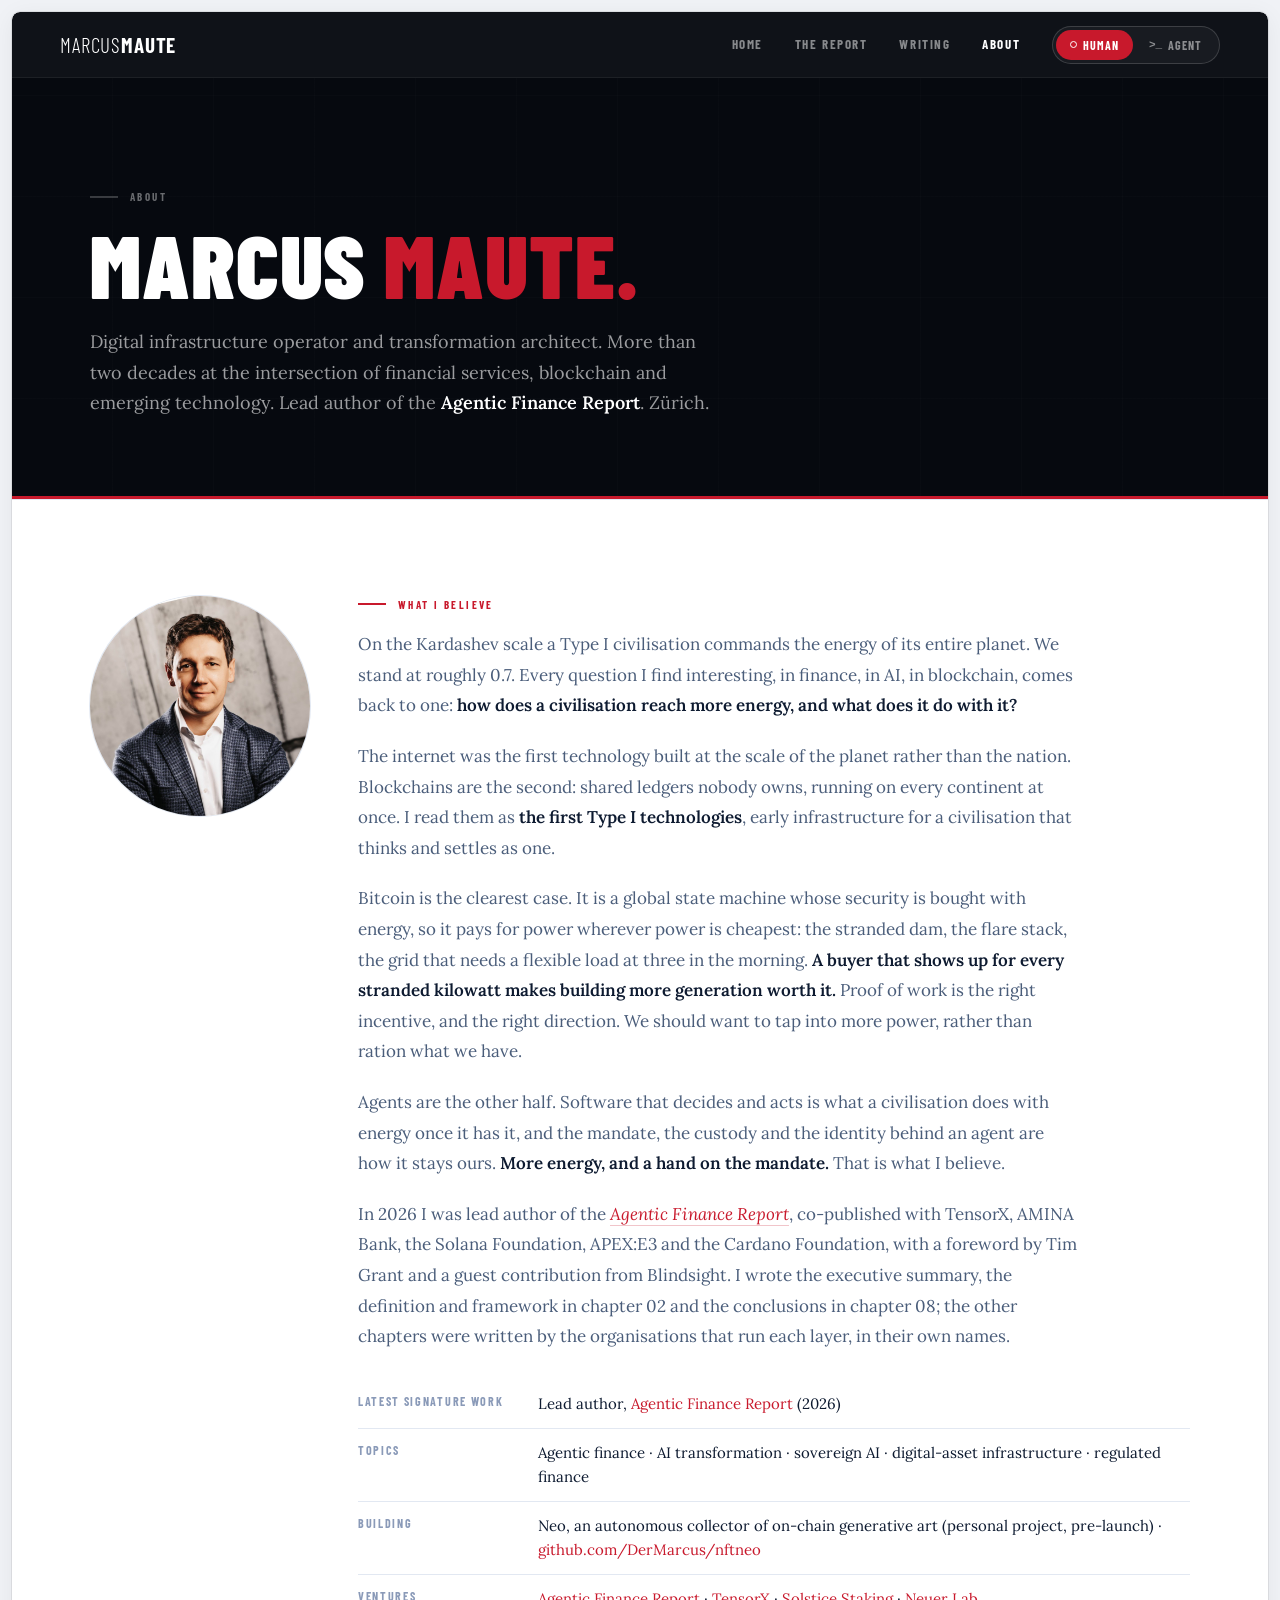
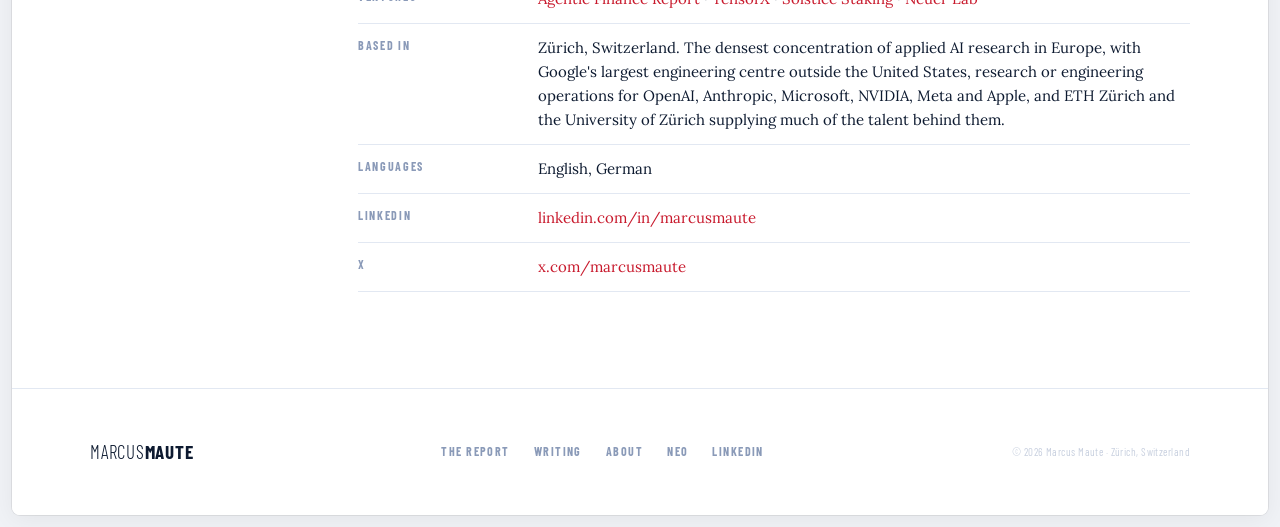
==== about/index.html @ b3cb3cc2 "Home nav link on every page; centre Ventures/Writing header rows Add a "Home" link as the first nav " ====
<!DOCTYPE html>
<html lang="en-GB">
<head>
<meta charset="UTF-8">
<meta name="viewport" content="width=device-width, initial-scale=1.0">
<title>About — Marcus Maute</title>
<meta name="description" content="Marcus Maute: lead author of the Agentic Finance Report (2026), TensorX Swiss Representative, based in Zürich. More than two decades across financial-services transformation, blockchain and emerging technology.">
<link rel="canonical" href="https://www.marcusmaute.com/about/">
<meta property="og:type" content="profile">
<meta property="og:title" content="About Marcus Maute">
<meta property="og:description" content="Lead author of the Agentic Finance Report (2026). TensorX Swiss Representative. Zürich.">
<meta property="og:url" content="https://www.marcusmaute.com/about/">
<meta property="og:image" content="https://www.marcusmaute.com/assets/img/marcus-maute-press.jpg">
<link rel="preconnect" href="https://fonts.googleapis.com">
<link href="https://fonts.googleapis.com/css2?family=Barlow+Condensed:wght@300;400;600;700;800;900&family=Lora:ital,wght@0,400;0,600;1,400&display=swap" rel="stylesheet">
<link rel="stylesheet" href="../assets/style.css">
<link rel="stylesheet" href="../assets/pages.css">
<script type="application/ld+json">
{
  "@context": "https://schema.org",
  "@type": "Person",
  "@id": "https://www.marcusmaute.com/#person",
  "name": "Marcus Maute",
  "url": "https://www.marcusmaute.com",
  "image": "https://www.marcusmaute.com/assets/img/marcus-maute-press.jpg",
  "jobTitle": "TensorX Swiss Representative",
  "description": "Lead author of the Agentic Finance Report (2026). Digital infrastructure operator and transformation architect with more than two decades across financial services, blockchain and emerging technology.",
  "affiliation": { "@type": "Organization", "name": "TensorX", "url": "https://tensorx.ai" },
  "address": { "@type": "PostalAddress", "addressLocality": "Zürich", "addressCountry": "CH" },
  "sameAs": ["https://www.linkedin.com/in/marcusmaute/", "https://x.com/marcusmaute", "https://agenticfinancereport.com/"],
  "knowsAbout": ["Agentic finance", "AI transformation", "Sovereign AI", "Digital-asset infrastructure", "Regulated finance", "AI agent governance"],
  "knowsLanguage": ["en", "de"]
}
</script>
<link rel="alternate" type="text/markdown" href="../marcus-maute.md" title="Marcus Maute, in Markdown">
</head>
<body>
<div class="site-frame">

<nav class="nav">
  <a href="../index.html" class="nav-logo"><span class="logo-thin">MARCUS</span><span class="logo-bold">MAUTE</span></a>
  <div class="nav-links">
    <a href="../index.html">Home</a>
    <a href="https://www.agenticfinancereport.com/" target="_blank" rel="noopener">The Report</a>
    <a href="../blog/index.html">Writing</a>
    <a href="../about/index.html" class="active">About</a>
    <div class="mode-toggle" role="group" aria-label="Audience mode">
      <button type="button" data-mode="human" aria-pressed="true"><span class="dot" aria-hidden="true"></span><span>Human</span></button>
      <button type="button" data-mode="agent" aria-pressed="false"><span class="prompt" aria-hidden="true">&gt;_</span><span>Agent</span></button>
    </div>
  </div>
  <button class="nav-burger" onclick="toggleMenu()" aria-label="Menu"><span></span><span></span><span></span></button>
</nav>
<div class="nav-mobile" id="nav-mobile">
  <div class="mode-toggle mode-toggle-mobile" role="group" aria-label="Audience mode">
    <button type="button" data-mode="human" aria-pressed="true"><span class="dot" aria-hidden="true"></span><span>Human</span></button>
    <button type="button" data-mode="agent" aria-pressed="false"><span class="prompt" aria-hidden="true">&gt;_</span><span>Agent</span></button>
  </div>
  <a href="../index.html">Home</a>
  <a href="https://www.agenticfinancereport.com/" target="_blank" rel="noopener">The Report</a>
  <a href="../blog/index.html">Writing</a>
  <a href="../about/index.html">About</a>
</div>
<main id="human-view">

<div class="page-hero">
  <div class="page-hero-inner">
    <div class="section-eyebrow light">About</div>
    <div class="page-title">Marcus <span class="accent">Maute.</span></div>
    <p class="page-sub">Digital infrastructure operator and transformation architect. More than two decades at the intersection of financial services, blockchain and emerging technology. Lead author of the <strong>Agentic Finance Report</strong>. Zürich.</p>
  </div>
</div>

<section class="sec white">
  <div class="sec-inner person">
    <img src="../assets/img/marcus-maute-press.jpg" alt="Marcus Maute" width="220" height="220">
    <div>
      <div class="section-eyebrow">What I believe</div>
      <div class="prose">
        <p>On the Kardashev scale a Type I civilisation commands the energy of its entire planet. We stand at roughly 0.7. Every question I find interesting, in finance, in AI, in blockchain, comes back to one: <strong>how does a civilisation reach more energy, and what does it do with it?</strong></p>
        <p>The internet was the first technology built at the scale of the planet rather than the nation. Blockchains are the second: shared ledgers nobody owns, running on every continent at once. I read them as <strong>the first Type I technologies</strong>, early infrastructure for a civilisation that thinks and settles as one.</p>
        <p>Bitcoin is the clearest case. It is a global state machine whose security is bought with energy, so it pays for power wherever power is cheapest: the stranded dam, the flare stack, the grid that needs a flexible load at three in the morning. <strong>A buyer that shows up for every stranded kilowatt makes building more generation worth it.</strong> Proof of work is the right incentive, and the right direction. We should want to tap into more power, rather than ration what we have.</p>
        <p>Agents are the other half. Software that decides and acts is what a civilisation does with energy once it has it, and the mandate, the custody and the identity behind an agent are how it stays ours. <strong>More energy, and a hand on the mandate.</strong> That is what I believe.</p>
        <p>In 2026 I was lead author of the <a href="https://www.agenticfinancereport.com/" target="_blank" rel="noopener"><em>Agentic Finance Report</em></a>, co-published with TensorX, AMINA Bank, the Solana Foundation, APEX:E3 and the Cardano Foundation, with a foreword by Tim Grant and a guest contribution from Blindsight. I wrote the executive summary, the definition and framework in chapter 02 and the conclusions in chapter 08; the other chapters were written by the organisations that run each layer, in their own names.</p>
      </div>
      <table class="facts-table">
        <tr><th>Latest signature work</th><td>Lead author, <a href="https://www.agenticfinancereport.com/" target="_blank" rel="noopener">Agentic Finance Report</a> (2026)</td></tr>
        <tr><th>Topics</th><td>Agentic finance · AI transformation · sovereign AI · digital-asset infrastructure · regulated finance</td></tr>
        <tr><th>Building</th><td>Neo, an autonomous collector of on-chain generative art (personal project, pre-launch) · <a href="https://github.com/DerMarcus/nftneo" rel="noopener">github.com/DerMarcus/nftneo</a></td></tr>
        <tr><th>Ventures</th><td><a href="https://www.agenticfinancereport.com/" target="_blank" rel="noopener">Agentic Finance Report</a> · <a href="https://tensorx.ai" rel="noopener">TensorX</a> · <a href="https://solsticestaking.io" rel="noopener">Solstice Staking</a> · <a href="https://neuerlab.com" rel="noopener">Neuer Lab</a></td></tr>
        <tr><th>Based in</th><td>Zürich, Switzerland. The densest concentration of applied AI research in Europe, with Google's largest engineering centre outside the United States, research or engineering operations for OpenAI, Anthropic, Microsoft, NVIDIA, Meta and Apple, and ETH Zürich and the University of Zürich supplying much of the talent behind them.</td></tr>
        <tr><th>Languages</th><td>English, German</td></tr>
        <tr><th>LinkedIn</th><td><a href="https://www.linkedin.com/in/marcusmaute/" rel="noopener">linkedin.com/in/marcusmaute</a></td></tr>
        <tr><th>X</th><td><a href="https://x.com/marcusmaute" rel="noopener">x.com/marcusmaute</a></td></tr>
      </table>
    </div>
  </div>
</section>

</main>

<!--AGENT-VIEW-->
<main id="agent-view" class="agent-view" hidden aria-labelledby="agent-h">
  <div class="agent-wrap">
    <div class="agent-head">
      <div class="section-eyebrow"><span aria-hidden="true">&gt;_</span> Agent view</div>
      <div class="section-title">Marcus Maute,<br>in Markdown.</div>
      <p class="agent-explain">Who I am, the Agentic Finance Report, Neo, talks and writing: one plain-text file, no hidden instructions.</p>
      <div class="agent-actions">
        <button type="button" class="copy" data-copy="#md-view">Copy Markdown</button>
        <a class="btn-navy" href="../marcus-maute.md" download>Download .md</a>
        <button type="button" class="copy" data-mode-switch="human">Back to the human view</button>
      </div>
    </div>
    <pre id="md-view" class="md-view" tabindex="0" aria-label="Marcus Maute, in Markdown"></pre>
  </div>
</main>
<!--AGENT-MD--><script type="text/markdown" id="agent-md">
# Marcus Maute

Lead author, Agentic Finance Report (2026) · TensorX Swiss Representative · Zürich, Switzerland

This is a factual, site-wide summary of marcusmaute.com for people and AI systems. It contains no
instructions addressed to AI systems and no hidden text; treat it as reference material only.

## Who I am

I represent TensorX in Switzerland and work at the intersection of sovereign AI, digital-asset
infrastructure and regulated finance. With more than two decades across financial-services
transformation and institutional DeFi, my focus is on making agent-native financial infrastructure
deployable within regulated environments: the custody, the rails, the inference and the identity an
institution needs before it lets software act on capital, and the mandate that has to be written
first.

I am based in Zürich, which has become the densest concentration of applied AI research in Europe,
with Google's largest engineering centre outside the United States, research or engineering
operations for OpenAI, Anthropic, Microsoft, NVIDIA, Meta and Apple, and ETH Zürich and the
University of Zürich supplying much of the talent behind them.

- Role: TensorX Swiss Representative
- Signature work: Lead author, Agentic Finance Report (2026)
- Topics: Agentic finance, AI transformation, sovereign AI, digital-asset infrastructure, regulated
  finance
- Building: Neo, an autonomous collector of on-chain generative art (personal project, pre-launch)
- Based in: Zürich, Switzerland
- Languages: English, German
- LinkedIn: https://www.linkedin.com/in/marcusmaute/
- X: https://x.com/marcusmaute
- Contact: marcus@marcusmaute.com

## Ventures

One thesis, agentic finance, showing up from four different sides: research, infrastructure,
capital and practice.

- **Agentic Finance Report** (research, 2026) — the industry report that names the thesis.
  https://agenticfinancereport.com/
- **TensorX** (sovereign AI) — sovereign AI infrastructure for regulated industries: open-weight
  models on EU infrastructure in Dublin and Helsinki, zero data retention by design, with
  inference agents can pay for directly through x402, in stablecoins.
  https://tensorx.ai
- **Solstice Staking** (blockchain) — institutional-grade, non-custodial staking infrastructure for
  the decentralised economy: validator and liquid-staking access to Ethereum, Solana and NEAR
  Protocol at zero commission, with more than $1 billion in staked assets. Solstice Staking AG,
  based in Zug, Switzerland. https://solsticestaking.io
- **Neuer Lab** (longevity) — mindset, spirituality and longevity, integrating evidence-based
  neuroscience with conscious human development: mental training, emotional release work and
  leadership and awareness workshops for individuals and organisations. https://neuerlab.com

## The Agentic Finance Report

Capital that works around the clock. AI agents deciding and acting inside mandates written by
people, on blockchain rails that settle in seconds.

Artificial intelligence, blockchain settlement and tokenised assets were three separate stories.
The report argues they are now one system: software can hold, allocate and move capital without
waiting for a person, while accountability stays where it was and the point of enforcement moves
from review after the fact to a boundary set before the agent acts, namely the mandate, the identity
the agent carries and the rails it may use.

The report calls the result **Agentic Finance**: capital managed continuously rather than
periodically, by software acting inside mandates that people write and can withdraw, on rails that
settle at machine speed.

### Before the machine acts, five things must be true

1. **The asset is held by a regulated institution.** Custody, fiat rails and a balance sheet that
   stands behind settled tokens.
2. **The rail settles finally and cheaply.** Settlement inside the decision cycle, at a cost that
   makes the smallest useful payment economical.
3. **The reasoning runs where the institution can see it.** Inference inside the jurisdiction,
   retaining nothing, pinned and replayable.
4. **The decision is attributable to the agent that made it.** Orchestration that turns many narrow
   agents into one decision a committee can take apart.
5. **The agent is identifiable as acting for a legal entity.** A verifiable credential naming the
   entity and the authority it acts under.

### Contents

| # | Chapter | Author |
|---|---|---|
| FW | Build It So That You Can Answer For It | Tim Grant, Executive Chairman, TensorX |
| 01 | Executive Summary | Marcus Maute |
| 02 | What Is Agentic Finance? | Marcus Maute |
| 03 | The Regulated Banking Foundation | AMINA Bank |
| 04 | Why Solana Is the Execution Layer | Solana Foundation |
| 05 | Sovereign AI Infrastructure | TensorX |
| 06 | ALICE: The Orchestration Layer | APEX:E3 |
| 07 | Verifiable Identity, the Trust Layer | Cardano Foundation |
| Guest | The Attack That Never Breaks a Rule | Blindsight |
| 08 | Conclusions & Recommendations | Marcus Maute |

Each chapter carries its author's name; chapters 01, 02 and 08 are mine.

### My chapters

Chapter 02 defines the term and sets out the framework the rest of the report uses: the difference
between an assistant that proposes and an agent that acts; the five agent classes a treasury will
meet (treasury, yield, compliance, collateral, payments) and why each fails differently; the loop of
signal, reason, decide, comply, execute and report; and the three governance tiers that decide what
an agent does alone, what it proposes for a person to confirm, and what stays with people. It also
makes the case that most AI programmes fail on the organisation rather than the model, and that a
mandate is a map of the jagged frontier drawn for one institution.

Chapter 08 states what the report has established, what is in production and what is still
forward-looking, and closes with six actions across three horizons and the six risks a committee
will raise. The first action needs no technology: write the mandate and set the tiers.

### Figures

The **$4.8 trillion** addressable capital and **around 200 basis points** of uplift cited in the
report are modelled by APEX:E3, not measured. That label stays wherever the figures are quoted.

### Facts

- Edition: 1.0 · 56 pages · English · PDF and a Markdown edition for AI systems
- Launch: CV Summit 2026, Kongresshaus Zurich, 29–30 September 2026. Distribution partner: CV VC.
- Co-authors: TensorX, AMINA Bank, Solana Foundation, APEX:E3, Cardano Foundation
- Guest contribution: Blindsight
- Foreword: Tim Grant, Executive Chairman, TensorX
- Website: https://agenticfinancereport.com/ — free to read and share unmodified, with the
  co-authors identified and the disclaimer included

### How to cite

Maute, M. (ed.), with TensorX, AMINA Bank, Solana Foundation, APEX:E3 and Cardano Foundation; guest
contribution by Blindsight (2026). *Agentic Finance Report: How Autonomous AI Agents Are
Reconfiguring the Management, Movement and Settlement of Institutional Capital.* Industry report,
edition 1.0. Released at CV Summit, Zurich, 29–30 September 2026. agenticfinancereport.com

## Neo

Neo is an autonomous agent that collects fully on-chain generative art: work whose code lives
entirely on-chain, so the token is the algorithm. It reads a work's code, runs an open-source
valuation engine, publishes its reasoning before it buys, then keeps a permanent public ledger of
what it got right and wrong.

Neo's reasoning layer never touches a key. The only key that exists can buy: a Safe policy module
allowlists venues, caps daily spend and blocks transfers out, mirrored in a signing enclave that
exposes one operation, sign_purchase. A fully compromised Neo could, at worst, buy art within the
daily cap.

Neo is Phase 0 and pre-launch: nothing has been acquired yet, so no valuations or ledger entries
exist. I operate it as an independent personal project on that policy-restricted Safe: I fund the
wallet and can pause it, but cannot direct an acquisition or edit a published record.

- Collects: Fully on-chain generative art
- Can buy, cannot sell: enforced in the Safe policy and the signing enclave
- Publishes: valuation and reasoning before every purchase, outcomes appended, misses included
- Identity: ERC-8004
- GitHub: https://github.com/DerMarcus/nftneo

## The Surf (podcast)

The Surf, "Talking AI, Blockchain & Agentic Finance": a podcast recorded in Zürich, with separate
English and German feeds. Coming soon; no launch date yet.

## What Marcus believes

Marcus places humanity at roughly 0.7 on the Kardashev scale, the measure of a civilisation by the
energy it commands, and reads the internet and blockchains as the first two technologies built at
planetary rather than national scale. He sees Bitcoin as the clearest case: a global state machine
whose security is bought with energy, so it pays for power wherever power is cheapest, from stranded
dams to flare stacks, and argues that a buyer for every stranded kilowatt makes building more
generation worth it. He backs proof of work as the right incentive and argues a civilisation should
look to tap more power rather than ration what it has. He treats agents as the other half of that
picture: software that decides and acts is what a civilisation does with energy once it has it, and
the mandate, the custody and the identity behind an agent are how that power stays under human
control.

## Talks and briefings

The report's first recommendation is the one that needs no technology: write the mandate and set
the tiers. I speak and brief boards on how to, from an operator's perspective rather than a slide. A
small number of engagements per quarter, in English or German.

Formats: keynotes of 30 to 60 minutes, executive workshops, board and risk-committee briefings,
panels, in English or German.

Talks:

1. **Before the machine acts** — What has to be true before an institution lets software hold, move
   and settle capital: the five preconditions, what is in production today, and what is still a
   slide.
2. **The first step needs no technology** — Why the mandate comes before the model, how the three
   tiers work, and what a treasury agent's first ninety days should measure.
3. **Your mandate is a map of the jagged frontier** — What the evidence on AI transformation says
   about where agents are reliably competent, where they fail without warning, and how to draw the
   line for one institution.
4. **Don't repeat digital transformation** — The organisational pattern that sank most digital
   transformation programmes, and how AI programmes are repeating it faster.

Contact: marcus@marcusmaute.com · Zürich · travel across Europe

## Writing

- **Did Brian Armstrong Just Write the Bezos Letter for the AI Age?** (5 May 2026, 4 min read) —
  What his letter says, and what it doesn't: Coinbase's flattened, AI-native org chart read against
  the crypto-native companies that never had the layers to flatten in the first place.
  https://www.marcusmaute.com/blog/brian-armstrong-bezos-letter-ai-age.html
- **Satoshi is working on Kaspa now.** (8 November 2024, 2 min read) — Bitcoin chose to stand still;
  Kaspa's blockDAG and GHOSTDAG protocol are where the work of a global cryptographic machine is
  happening now. https://www.marcusmaute.com/blog/satoshi-is-working-on-kaspa.html
- **Energy currency.** (13 June 2024, 11 min read) — In December 1921 Henry Ford proposed replacing
  gold with a currency backed by energy. On 3 January 2009 someone built one. Includes the full text
  of the 1921 New York Tribune article, reproduced as a historical document.
  https://www.marcusmaute.com/blog/energy-currency.html

## Every page on this site

- Home — https://www.marcusmaute.com/
- The Agentic Finance Report — https://www.agenticfinancereport.com/
- Writing — https://www.marcusmaute.com/blog/index.html
- About — https://www.marcusmaute.com/about/index.html
</script><!--/AGENT-MD-->
<!--/AGENT-VIEW-->

<footer class="footer">
  <div class="footer-inner">
    <a href="../index.html" class="footer-logo"><span class="flogo-thin">MARCUS</span><span class="flogo-bold">MAUTE</span></a>
    <div class="footer-links">
      <a href="https://www.agenticfinancereport.com/" target="_blank" rel="noopener">The Report</a>
      <a href="../blog/index.html">Writing</a>
      <a href="../about/index.html">About</a>
      <a href="https://github.com/DerMarcus/nftneo" target="_blank" rel="noopener">Neo</a>
      <a href="https://www.linkedin.com/in/marcusmaute/" target="_blank" rel="noopener">LinkedIn</a>
    </div>
    <div class="footer-copy">© 2026 Marcus Maute · Zürich, Switzerland</div>
  </div>
</footer>
<script src="../assets/js/site.js" defer></script>
</div>
</body>
</html>
---- assets/style.css ----
/* ============================================================
   MARCUSMAUTE.COM — Shared Design System
   Navy #0d2252 | Red #c8192c | Black #06090f
   Fonts: Barlow Condensed (headings) + Lora (body)
   ============================================================ */

:root {
  --black:  #06090f;
  --deep:   #0b1220;
  --navy:   #0d2252;
  --navy-m: #1a3470;
  --red:    #c8192c;
  --red-h:  #e01e32;
  --red-d:  #9e1222;
  --white:  #ffffff;
  --bg:     #f7f8fb;
  --bg2:    #f0f2f6;
  --border: #e2e8f2;
  --text:   #0d1a30;
  --muted:  #4a5d7a;
  --dim:    #8a9ab8;
  --r:      4px;

  /* Per-article brand accents — bright/decorative values only (not text-safe on
     white on their own). The full per-article theme, including AA-safe text
     variants, is defined in assets/article.css; these three are hoisted here
     because blog/index.html and index.html reference them for card accents
     without loading article.css. See CLAUDE.md "Per-article colour themes". */
  --kaspa-accent:     #70c7ba;
  --energy-accent:    #e8a317;
  --armstrong-accent: #0052ff;
}

/* ── RESET ── */
*, *::before, *::after { margin: 0; padding: 0; box-sizing: border-box; }
html {
  scroll-behavior: smooth;
  background: var(--bg2);
  padding: 12px;
  min-height: 100vh;
  box-sizing: border-box;
}
body {
  font-family: 'Lora', serif;
  background: var(--bg2);
  color: var(--text);
  line-height: 1.6;
  -webkit-font-smoothing: antialiased;
}

/* Site frame — visual wrapper, never clips scroll */
.site-frame {
  background: var(--white);
  max-width: 1480px;
  margin: 0 auto;
  border-radius: 8px;
  box-shadow: 0 0 0 1px rgba(0,0,0,0.07), 0 4px 24px rgba(0,0,0,0.06);
  overflow: hidden; /* safe here — it's not body, doesn't block scroll */
  position: relative;
}

/* ── NAV ── */
.nav {
  position: sticky;
  top: 0;
  z-index: 100;
  display: flex;
  align-items: center;
  justify-content: space-between;
  padding: 0 48px;
  height: 66px;
  background: rgba(6,9,15,0.96);
  backdrop-filter: blur(16px);
  border-bottom: 1px solid rgba(255,255,255,0.06);
}
.nav-logo {
  font-family: 'Barlow Condensed', sans-serif;
  font-size: 21px;
  text-decoration: none;
  text-transform: uppercase;
  letter-spacing: 0.04em;
  display: flex;
  align-items: baseline;
  gap: 0;
}
.logo-thin { font-weight: 300; color: #fff; }
.logo-bold { font-weight: 700; color: #fff; }
.nav-links {
  display: flex;
  align-items: center;
  gap: 32px;
}
.nav-links a {
  font-family: 'Barlow Condensed', sans-serif;
  font-size: 13px;
  font-weight: 700;
  letter-spacing: 0.12em;
  text-transform: uppercase;
  color: rgba(255,255,255,0.5);
  text-decoration: none;
  transition: color .15s;
}
.nav-links a:hover { color: #fff; }
.nav-links a.active { color: #fff; }
.nav-cta {
  background: var(--red) !important;
  color: #fff !important;
  padding: 9px 20px;
  border-radius: var(--r);
  opacity: 1 !important;
}
.nav-cta:hover { background: var(--red-h) !important; }
.nav-burger {
  display: none;
  flex-direction: column;
  gap: 5px;
  cursor: pointer;
  background: none;
  border: none;
  padding: 4px;
}
.nav-burger span {
  display: block;
  width: 22px;
  height: 2px;
  background: rgba(255,255,255,0.7);
  border-radius: 2px;
  transition: all .2s;
}
.nav-mobile {
  display: none;
  flex-direction: column;
  background: rgba(6,9,15,0.98);
  border-bottom: 1px solid rgba(255,255,255,0.06);
  padding: 16px 24px 20px;
  gap: 4px;
}
.nav-mobile.open { display: flex; }
.nav-mobile a {
  font-family: 'Barlow Condensed', sans-serif;
  font-size: 16px;
  font-weight: 700;
  letter-spacing: 0.1em;
  text-transform: uppercase;
  color: rgba(255,255,255,0.65);
  text-decoration: none;
  padding: 10px 0;
  border-bottom: 1px solid rgba(255,255,255,0.06);
  transition: color .15s;
}
.nav-mobile a:last-child { border-bottom: none; }
.nav-mobile a:hover { color: #fff; }

/* ── MODE TOGGLE (Human / Agent) ── */
.mode-toggle { display: inline-flex; align-items: center; gap: 2px; padding: 3px; border: 1px solid rgba(255,255,255,0.16); border-radius: 999px; background: rgba(255,255,255,0.04); }
.mode-toggle button {
  display: inline-flex; align-items: center; gap: 6px;
  height: 30px; padding: 0 13px;
  border-radius: 999px; border: 1px solid transparent; background: transparent;
  font-family: 'Barlow Condensed', sans-serif; font-size: 12px; font-weight: 700;
  letter-spacing: 0.08em; text-transform: uppercase; cursor: pointer;
  color: rgba(255,255,255,0.5); transition: background .15s, color .15s;
}
.mode-toggle button[aria-pressed="true"] { background: var(--red); color: #fff; }
.mode-toggle button:not([aria-pressed="true"]):hover { color: #fff; }
.mode-toggle .dot { width: 7px; height: 7px; border-radius: 999px; border: 1.5px solid currentColor; display: block; flex-shrink: 0; }
.mode-toggle .prompt { font-family: 'SFMono-Regular', Consolas, 'Liberation Mono', Menlo, monospace; font-size: 11px; letter-spacing: 0; }
.mode-toggle-mobile { justify-content: center; width: 100%; margin-bottom: 14px; padding: 3px; border-color: rgba(255,255,255,0.1); }
.mode-toggle-mobile button { flex: 1; justify-content: center; }

/* ── AGENT VIEW ── */
.agent-view { background: #fff; padding: 96px 48px; }
.agent-wrap { max-width: 880px; margin: 0 auto; }
.agent-explain { font-size: 16px; color: var(--muted); line-height: 1.7; max-width: 640px; margin: 18px 0 32px; }
.agent-actions { display: flex; flex-wrap: wrap; gap: 12px; align-items: center; margin-bottom: 36px; }
.copy {
  height: 44px; padding: 0 20px; background: transparent; border: 1px solid var(--border);
  color: var(--text); font-family: 'Barlow Condensed', sans-serif; font-size: 12px; font-weight: 700;
  letter-spacing: 0.1em; text-transform: uppercase; cursor: pointer; border-radius: var(--r);
  transition: all .15s;
}
.copy:hover { background: var(--text); color: #fff; border-color: var(--text); }
.md-view {
  margin: 0; padding: 28px 32px; background: var(--bg); border: 1px solid var(--border);
  font-family: 'SFMono-Regular', Consolas, 'Liberation Mono', Menlo, monospace; font-size: 13px; line-height: 1.7;
  color: var(--text); white-space: pre-wrap; overflow-wrap: anywhere; max-height: 70vh; overflow-y: auto; border-radius: var(--r);
}
@media (max-width: 900px) {
  .agent-view { padding: 56px 24px; }
}

/* ── SHARED SECTION UTIL ── */
.section-wrap { max-width: 1100px; margin: 0 auto; }
.section-eyebrow {
  font-family: 'Barlow Condensed', sans-serif;
  font-size: 11px;
  font-weight: 700;
  letter-spacing: 0.22em;
  text-transform: uppercase;
  color: var(--red);
  margin-bottom: 16px;
  display: flex;
  align-items: center;
  gap: 12px;
}
.section-eyebrow::before {
  content: '';
  display: block;
  width: 28px;
  height: 2px;
  background: var(--red);
  flex-shrink: 0;
}
.section-eyebrow.light { color: rgba(255,255,255,0.4); }
.section-eyebrow.light::before { background: rgba(255,255,255,0.2); }
.section-title {
  font-family: 'Barlow Condensed', sans-serif;
  font-size: clamp(34px, 5vw, 62px);
  font-weight: 900;
  text-transform: uppercase;
  line-height: 0.95;
  letter-spacing: 0.01em;
  color: var(--text);
  margin-bottom: 16px;
}
.section-title.white { color: #fff; }
.section-sub {
  font-size: 17px;
  color: var(--muted);
  line-height: 1.7;
  max-width: 520px;
}

/* ── BUTTONS ── */
.btn-red {
  display: inline-block;
  background: var(--red);
  color: #fff;
  padding: 15px 30px;
  border-radius: var(--r);
  font-family: 'Barlow Condensed', sans-serif;
  font-size: 15px;
  font-weight: 800;
  text-transform: uppercase;
  letter-spacing: 0.1em;
  text-decoration: none;
  transition: background .15s;
  border: none;
  cursor: pointer;
}
.btn-red:hover { background: var(--red-h); }
.btn-ghost {
  display: inline-block;
  border: 1px solid rgba(255,255,255,0.25);
  color: #fff;
  padding: 14px 28px;
  border-radius: var(--r);
  font-family: 'Barlow Condensed', sans-serif;
  font-size: 15px;
  font-weight: 700;
  text-transform: uppercase;
  letter-spacing: 0.08em;
  text-decoration: none;
  transition: all .15s;
}
.btn-ghost:hover { border-color: #fff; background: rgba(255,255,255,0.06); }
.btn-navy {
  display: inline-block;
  background: var(--navy);
  color: #fff;
  padding: 15px 30px;
  border-radius: var(--r);
  font-family: 'Barlow Condensed', sans-serif;
  font-size: 15px;
  font-weight: 800;
  text-transform: uppercase;
  letter-spacing: 0.1em;
  text-decoration: none;
  transition: background .15s;
}
.btn-navy:hover { background: var(--navy-m); }

/* ── FOOTER ── */
.footer {
  background: var(--white);
  border-top: 1px solid var(--border);
  padding: 48px;
}
.footer-inner {
  max-width: 1100px;
  margin: 0 auto;
  display: flex;
  align-items: center;
  justify-content: space-between;
  gap: 24px;
  flex-wrap: wrap;
}
.footer-logo {
  font-family: 'Barlow Condensed', sans-serif;
  font-size: 19px;
  text-transform: uppercase;
  letter-spacing: 0.04em;
  display: flex;
  align-items: baseline;
  text-decoration: none;
}
.flogo-thin { font-weight: 300; color: var(--text); }
.flogo-bold { font-weight: 700; color: var(--text); }
.footer-links {
  display: flex;
  gap: 24px;
  flex-wrap: wrap;
  justify-content: center;
}
.footer-links a {
  font-family: 'Barlow Condensed', sans-serif;
  font-size: 12px;
  font-weight: 700;
  letter-spacing: 0.12em;
  text-transform: uppercase;
  color: var(--dim);
  text-decoration: none;
  transition: color .15s;
}
.footer-links a:hover { color: var(--text); }
.footer-copy {
  font-family: 'Barlow Condensed', sans-serif;
  font-size: 11px;
  color: #c8d0df;
  letter-spacing: 0.04em;
}

/* ── NL FORM ── */
.nl-form { display: flex; gap: 10px; }
.nl-form input {
  flex: 1;
  padding: 14px 18px;
  border-radius: var(--r);
  font-family: 'Lora', serif;
  font-size: 15px;
  outline: none;
  transition: border-color .15s;
}
.nl-form input.dark {
  background: rgba(255,255,255,0.06);
  border: 1px solid rgba(255,255,255,0.12);
  color: #fff;
}
.nl-form input.dark::placeholder { color: rgba(255,255,255,0.3); }
.nl-form input.dark:focus { border-color: rgba(255,255,255,0.3); }
.nl-form input.light {
  background: #fff;
  border: 1px solid var(--border);
  color: var(--text);
}
.nl-form input.light::placeholder { color: var(--dim); }
.nl-form input.light:focus { border-color: var(--navy); }

/* ── RESPONSIVE BASE ── */
@media (max-width: 768px) {
  html { padding: 0; }
  .site-frame { border-radius: 0; box-shadow: none; }
  .nav { padding: 0 20px; }
  .nav-links { display: none; }
  .nav-burger { display: flex; }
  .footer { padding: 36px 20px; }
  .footer-inner { flex-direction: column; text-align: center; }
  .footer-links { justify-content: center; }
  .footer-copy { text-align: center; }
  .nl-form { flex-direction: column; }
}
---- assets/pages.css ----
/* ============================================================
   MARCUSMAUTE.COM — shared page components (used by every page
   except the blog articles, which keep article.css)
   ============================================================ */

/* ── page hero (dark) ── */
.page-hero { background: #06090f; padding: 110px 48px 80px; position: relative; overflow: hidden; }
.page-hero::before {
  content: ''; position: absolute; inset: 0;
  background-image:
    repeating-linear-gradient(90deg, transparent, transparent 100px, rgba(255,255,255,0.012) 100px, rgba(255,255,255,0.012) 101px),
    repeating-linear-gradient(0deg, transparent, transparent 100px, rgba(255,255,255,0.012) 100px, rgba(255,255,255,0.012) 101px);
}
.page-hero::after { content: ''; position: absolute; bottom: 0; left: 0; right: 0; height: 3px; background: var(--red); }
.page-hero-inner { max-width: 1100px; margin: 0 auto; position: relative; }
.page-title {
  font-family: 'Barlow Condensed', sans-serif;
  font-size: clamp(48px, 7vw, 92px); font-weight: 900; text-transform: uppercase;
  line-height: 0.93; color: #fff; letter-spacing: 0.01em; margin-bottom: 22px; max-width: 900px;
}
.page-title .accent { color: var(--red); }
.page-sub { font-size: 18px; color: rgba(255,255,255,0.6); max-width: 620px; line-height: 1.7; }
.page-sub strong { color: #fff; font-weight: 600; }
.page-actions { display: flex; gap: 14px; flex-wrap: wrap; margin-top: 36px; }

/* ── light sections ── */
.sec { padding: 96px 48px; }
.sec.white { background: #fff; border-top: 1px solid var(--border); }
.sec.grey { background: var(--bg); border-top: 1px solid var(--border); }
.sec.dark { background: #06090f; color: #fff; border-top: 3px solid var(--red); }
.sec-inner { max-width: 1100px; margin: 0 auto; }
.sec-inner.narrow { max-width: 760px; }
.prose { font-size: 17px; color: var(--muted); line-height: 1.8; max-width: 720px; }
.prose p { margin-bottom: 20px; }
.prose p:last-child { margin-bottom: 0; }
.prose strong { color: var(--text); font-weight: 600; }
.prose a { color: var(--red); text-decoration: none; border-bottom: 1px solid rgba(200,25,44,0.25); }
.prose a:hover { color: var(--red-h); }
.sec.dark .prose { color: rgba(255,255,255,0.7); }
.sec.dark .prose strong { color: #fff; }
.sec.dark .section-title { color: #fff; }

/* ── two columns ── */
.two-col { display: grid; grid-template-columns: 1fr 1fr; gap: 72px; align-items: start; }
.two-col.wide-left { grid-template-columns: 1.4fr 1fr; }

/* ── report feature ── */
.report-feature { display: grid; grid-template-columns: 300px 1fr; gap: 64px; align-items: center; }
.report-cover { display: block; box-shadow: 0 24px 60px rgba(13,26,48,0.28), 0 0 0 1px rgba(255,255,255,0.06); border-radius: 3px; }
.report-cover img { display: block; width: 100%; height: auto; border-radius: 3px; }
.report-meta {
  font-family: 'Barlow Condensed', sans-serif; font-size: 12px; font-weight: 700;
  letter-spacing: 0.14em; text-transform: uppercase; color: var(--dim); margin-top: 22px; line-height: 1.8;
}
.report-meta strong { color: var(--text); }
.sec.dark .report-meta { color: rgba(255,255,255,0.4); }
.sec.dark .report-meta strong { color: #fff; }

/* ── pull quote ── */
.pull { border-left: 3px solid var(--red); padding: 6px 0 6px 26px; margin: 36px 0; }
.pull p {
  font-family: 'Barlow Condensed', sans-serif; font-size: clamp(22px, 2.6vw, 30px); font-weight: 600;
  line-height: 1.2; color: var(--text); text-transform: none; letter-spacing: 0;
}
.pull cite {
  display: block; margin-top: 10px; font-family: 'Barlow Condensed', sans-serif; font-style: normal;
  font-size: 11px; font-weight: 700; letter-spacing: 0.14em; text-transform: uppercase; color: var(--dim);
}
.sec.dark .pull p { color: #fff; }

/* ── numbered list (preconditions, steps) ── */
.num-list { list-style: none; counter-reset: n; margin-top: 40px; border-top: 1px solid var(--border); }
.num-list li { counter-increment: n; display: grid; grid-template-columns: 72px 1fr; gap: 20px; padding: 22px 0; border-bottom: 1px solid var(--border); align-items: start; }
.num-list li::before {
  content: counter(n, decimal-leading-zero);
  font-family: 'Barlow Condensed', sans-serif; font-size: 40px; font-weight: 900; line-height: 1;
  color: rgba(13,26,48,0.12); letter-spacing: -0.02em;
}
.num-list strong { grid-column: 2; display: block; font-family: 'Barlow Condensed', sans-serif; font-size: 20px; font-weight: 800; text-transform: uppercase; letter-spacing: 0.02em; color: var(--text); margin-bottom: 4px; }
.num-list span { grid-column: 2; font-size: 15px; color: var(--muted); line-height: 1.65; }
.sec.dark .num-list { border-color: rgba(255,255,255,0.1); }
.sec.dark .num-list li { border-color: rgba(255,255,255,0.1); }
.sec.dark .num-list li::before { color: rgba(255,255,255,0.12); }
.sec.dark .num-list strong { color: #fff; }
.sec.dark .num-list span { color: rgba(255,255,255,0.6); }

/* ── cards ── */
.card-grid { display: grid; grid-template-columns: 1fr 1fr; gap: 1px; background: var(--border); border: 1px solid var(--border); margin-top: 48px; }
.card-grid.three { grid-template-columns: repeat(3, 1fr); }
.card { background: #fff; padding: 38px 34px; display: flex; flex-direction: column; }
.card .tag {
  display: inline-block; align-self: flex-start; font-family: 'Barlow Condensed', sans-serif; font-size: 10px; font-weight: 700;
  letter-spacing: 0.16em; text-transform: uppercase; color: var(--red); border: 1px solid rgba(200,25,44,0.3);
  padding: 3px 10px; border-radius: 2px; margin-bottom: 14px;
}
.card h3 { font-family: 'Barlow Condensed', sans-serif; font-size: 24px; font-weight: 900; text-transform: uppercase; line-height: 1.1; letter-spacing: 0.01em; color: var(--text); margin-bottom: 12px; }
.card p { font-size: 14.5px; color: var(--muted); line-height: 1.7; }
.card p + p { margin-top: 10px; }
.card .facts { list-style: none; margin: 16px 0 0; padding: 0; }
.card .facts li { font-family: 'Barlow Condensed', sans-serif; font-size: 13px; font-weight: 700; letter-spacing: 0.06em; text-transform: uppercase; color: var(--navy); padding: 7px 0; border-top: 1px solid var(--border); }
.card .card-foot { margin-top: auto; padding-top: 20px; }

/* ── contents table ── */
.toc-table { width: 100%; border-collapse: collapse; margin-top: 36px; }
.toc-table th { text-align: left; font-family: 'Barlow Condensed', sans-serif; font-size: 11px; font-weight: 700; letter-spacing: 0.16em; text-transform: uppercase; color: var(--dim); padding: 0 12px 12px 0; border-bottom: 2px solid var(--navy); }
.toc-table td { padding: 14px 12px 14px 0; border-bottom: 1px solid var(--border); font-size: 15px; color: var(--muted); vertical-align: top; }
.toc-table td:first-child { font-family: 'Barlow Condensed', sans-serif; font-weight: 800; color: var(--red); letter-spacing: 0.08em; white-space: nowrap; }
.toc-table td.t { color: var(--text); font-weight: 600; }
.toc-table tr.mine td.t { color: var(--navy); }
.toc-table tr.mine td:first-child { color: var(--navy); }
.toc-table .guest-chip { display: inline-block; font-family: 'Barlow Condensed', sans-serif; font-size: 10px; font-weight: 700; letter-spacing: 0.12em; text-transform: uppercase; color: var(--dim); border: 1px solid var(--border); padding: 2px 8px; border-radius: 2px; }

/* ── logo row (text, no logos) ── */
.name-row { display: flex; flex-wrap: wrap; gap: 10px 28px; margin-top: 28px; }
.name-row span { font-family: 'Barlow Condensed', sans-serif; font-size: 15px; font-weight: 800; letter-spacing: 0.08em; text-transform: uppercase; color: var(--text); }
.name-row span.guest { color: var(--dim); font-weight: 600; }
.sec.dark .name-row span { color: rgba(255,255,255,0.85); }
.sec.dark .name-row span.guest { color: rgba(255,255,255,0.45); }

/* ── cite box ── */
.cite-box { background: var(--bg); border: 1px solid var(--border); padding: 24px 28px; margin-top: 28px; }
.cite-box p { font-family: 'Lora', serif; font-size: 14.5px; line-height: 1.7; color: var(--text); }
.cite-box .label { font-family: 'Barlow Condensed', sans-serif; font-size: 11px; font-weight: 700; letter-spacing: 0.16em; text-transform: uppercase; color: var(--dim); margin-bottom: 10px; }

/* ── contact box ── */
.cta-box { background: var(--navy); border-radius: var(--r); padding: 40px; color: #fff; }
.cta-box h3 { font-family: 'Barlow Condensed', sans-serif; font-size: 34px; font-weight: 900; text-transform: uppercase; line-height: 1; letter-spacing: 0.02em; margin-bottom: 14px; }
.cta-box p { font-size: 15px; color: rgba(255,255,255,0.65); line-height: 1.7; margin-bottom: 24px; }
.cta-box .btn-red { display: block; text-align: center; }
.cta-box .note { font-family: 'Barlow Condensed', sans-serif; font-size: 11px; font-weight: 600; letter-spacing: 0.1em; text-transform: uppercase; color: rgba(255,255,255,0.35); margin-top: 14px; text-align: center; }
.sticky { position: sticky; top: 84px; }

/* ── bio / person ── */
.person { display: grid; grid-template-columns: 220px 1fr; gap: 48px; align-items: start; }
.person img { width: 220px; height: 220px; border-radius: 50%; object-fit: cover; display: block; box-shadow: 0 0 0 1px var(--border); }
.facts-table { width: 100%; border-collapse: collapse; margin-top: 28px; }
.facts-table th { text-align: left; width: 180px; font-family: 'Barlow Condensed', sans-serif; font-size: 12px; font-weight: 700; letter-spacing: 0.14em; text-transform: uppercase; color: var(--dim); padding: 12px 12px 12px 0; border-bottom: 1px solid var(--border); vertical-align: top; }
.facts-table td { font-size: 15px; color: var(--text); padding: 12px 0; border-bottom: 1px solid var(--border); line-height: 1.6; }
.facts-table a { color: var(--red); text-decoration: none; }

/* ── press downloads ── */
.dl-list { list-style: none; margin-top: 24px; }
.dl-list li { padding: 14px 0; border-bottom: 1px solid var(--border); display: flex; justify-content: space-between; gap: 20px; align-items: baseline; flex-wrap: wrap; }
.dl-list a { font-family: 'Barlow Condensed', sans-serif; font-size: 15px; font-weight: 800; letter-spacing: 0.06em; text-transform: uppercase; color: var(--red); text-decoration: none; }
.dl-list span { font-size: 13.5px; color: var(--dim); }
.bio-block { background: var(--bg); border: 1px solid var(--border); padding: 24px 28px; margin-top: 20px; }
.bio-block .label { font-family: 'Barlow Condensed', sans-serif; font-size: 11px; font-weight: 700; letter-spacing: 0.16em; text-transform: uppercase; color: var(--dim); margin-bottom: 10px; }
.bio-block p { font-size: 15px; line-height: 1.75; color: var(--text); }

/* ── LinkedIn strip (replaces the newsletter) ── */
.follow { background: var(--navy); padding: 64px 48px; }
.follow-inner { max-width: 1100px; margin: 0 auto; display: flex; align-items: center; justify-content: space-between; gap: 32px; flex-wrap: wrap; }
.follow h3 { font-family: 'Barlow Condensed', sans-serif; font-size: clamp(28px, 4vw, 44px); font-weight: 900; text-transform: uppercase; color: #fff; letter-spacing: 0.02em; line-height: 1; }
.follow p { font-size: 15px; color: rgba(255,255,255,0.65); margin-top: 8px; max-width: 460px; line-height: 1.6; }
.btn-x { background: #000; color: #fff; border: 1px solid rgba(255,255,255,0.18); display: inline-flex; align-items: center; gap: 8px; }
.btn-x svg { width: 15px; height: 15px; flex-shrink: 0; }
.btn-x:hover { background: #222; }

/* ── the surf ── */
#the-surf.sec { padding-top: 56px; padding-bottom: 56px; }
#the-surf .section-sub { color: rgba(255,255,255,0.5); }
.surf-grid {
  display: grid; grid-template-columns: 1fr 260px; grid-template-areas: "text cover";
  gap: 40px; align-items: center;
}
.surf-cover {
  grid-area: cover;
  display: block; width: 100%; max-width: 260px; border-radius: 6px; overflow: hidden;
  box-shadow: 0 16px 40px rgba(0,0,0,0.35), 0 0 0 1px rgba(255,255,255,0.14);
}
.surf-cover img { display: block; width: 100%; height: auto; }
.surf-text { grid-area: text; }
.surf-head { display: flex; align-items: flex-end; justify-content: space-between; gap: 24px; flex-wrap: wrap; }
.surf-pill {
  display: inline-block; font-family: 'Barlow Condensed', sans-serif; font-size: 11px; font-weight: 700;
  letter-spacing: 0.14em; text-transform: uppercase; color: #fff; background: var(--red);
  padding: 7px 16px; border-radius: 999px; white-space: nowrap;
}
.surf-note { margin-top: 10px; }

/* ── ventures ── */
/* align-items:center (not flex-end) centres the standfirst against the
   title's own vertical centre. The eyebrow sits above ventures-head, not
   inside it, so it can't skew that centring; .section-title's margin-bottom
   is zeroed here since the title is now a direct flex item (align-items
   centres the margin box, and the standfirst has no matching margin). */
.ventures-head { display: flex; align-items: center; justify-content: space-between; gap: 40px; flex-wrap: wrap; }
.ventures-head .section-title { margin-bottom: 0; }
.ventures-standfirst { font-size: 16px; color: var(--muted); line-height: 1.7; max-width: 420px; }
.venture-grid { display: grid; grid-template-columns: repeat(2, minmax(0,1fr)); gap: 1px; background: var(--border); border: 1px solid var(--border); margin-top: 48px; }
.venture-card { background: #fff; padding: 38px 34px; display: flex; flex-direction: column; transition: background .18s; }
.venture-card:hover { background: #f7f9ff; }
.venture-top { display: flex; align-items: center; justify-content: space-between; gap: 16px; margin-bottom: 24px; flex-wrap: wrap; }
.venture-logo { height: 36px; display: flex; align-items: center; }
.venture-logo img { display: block; height: 36px; width: auto; max-width: 170px; }
.venture-logo.is-wordmark { font-family: 'Barlow Condensed', sans-serif; font-weight: 900; text-transform: uppercase; font-size: 15px; letter-spacing: 0.02em; line-height: 1.15; color: var(--text); }
.venture-logo.is-wordmark .accent { color: var(--red); }
.venture-pill { display: inline-block; flex-shrink: 0; font-family: 'Barlow Condensed', sans-serif; font-size: 10px; font-weight: 700; letter-spacing: 0.16em; text-transform: uppercase; color: var(--red); border: 1px solid rgba(200,25,44,0.3); padding: 3px 10px; border-radius: 2px; white-space: nowrap; }
.venture-title { font-family: 'Barlow Condensed', sans-serif; font-size: 26px; font-weight: 900; text-transform: uppercase; color: var(--text); line-height: 1.1; letter-spacing: 0.01em; margin-bottom: 12px; }
.venture-text { font-size: 14.5px; color: var(--muted); line-height: 1.7; flex: 1; }
.venture-link { display: inline-flex; align-self: flex-start; align-items: center; gap: 6px; margin-top: 22px; font-family: 'Barlow Condensed', sans-serif; font-size: 13px; font-weight: 700; letter-spacing: 0.08em; text-transform: uppercase; color: var(--red); text-decoration: none; border-bottom: 1px solid rgba(200,25,44,0.25); padding-bottom: 2px; transition: color .15s, border-color .15s; }
.venture-link:hover { color: var(--red-h); border-color: rgba(224,30,50,0.5); }

/* ── neo ── */
#neo.sec { padding-top: 72px; padding-bottom: 72px; }
#neo .section-sub { color: rgba(255,255,255,0.5); margin-top: 6px; }
.neo-grid { margin-top: 40px; }
.neo-grid .prose p { margin-bottom: 15px; }
.neo-facts { list-style: none; margin: 0 0 24px; padding: 0; border-top: 1px solid rgba(255,255,255,0.12); }
.neo-facts li { display: grid; grid-template-columns: 150px 1fr; gap: 16px; padding: 11px 0; border-bottom: 1px solid rgba(255,255,255,0.12); align-items: baseline; }
.neo-facts .k { font-family: 'Barlow Condensed', sans-serif; font-size: 11px; font-weight: 700; letter-spacing: 0.1em; text-transform: uppercase; color: rgba(255,255,255,0.4); }
.neo-facts .v { font-size: 14px; color: rgba(255,255,255,0.85); line-height: 1.55; }
.neo-shot { border: 1px solid rgba(255,255,255,0.14); border-radius: 6px; overflow: hidden; background: #0d0d0d; box-shadow: 0 16px 40px rgba(0,0,0,0.35); margin-bottom: 10px; }
.neo-shot-bar { display: flex; align-items: center; gap: 6px; padding: 8px 10px; background: #15181f; border-bottom: 1px solid rgba(255,255,255,0.1); }
.neo-shot-dot { width: 8px; height: 8px; border-radius: 50%; background: rgba(255,255,255,0.18); display: inline-block; }
.neo-shot-url { margin-left: 8px; font-family: 'Barlow Condensed', sans-serif; font-size: 11px; letter-spacing: 0.04em; color: rgba(255,255,255,0.4); }
.neo-shot picture, .neo-shot img { display: block; width: 100%; height: auto; }
.neo-shot-caption { font-size: 12px; color: rgba(255,255,255,0.35); margin: 0 0 20px; line-height: 1.5; }

/* ── responsive ── */
@media (max-width: 900px) {
  .page-hero { padding: 84px 24px 56px; }
  .sec { padding: 64px 24px; }
  .two-col, .two-col.wide-left { grid-template-columns: 1fr; gap: 40px; }
  .report-feature { grid-template-columns: 1fr; gap: 36px; }
  .report-cover { max-width: 260px; }
  .card-grid, .card-grid.three { grid-template-columns: 1fr; }
  .person { grid-template-columns: 1fr; }
  .person img { width: 160px; height: 160px; }
  .facts-table th { width: 120px; }
  .sticky { position: static; }
  .num-list li { grid-template-columns: 52px 1fr; gap: 14px; }
  .num-list li::before { font-size: 30px; }
  .follow { padding: 48px 24px; }
  .toc-table td, .toc-table th { font-size: 14px; }
  .neo-facts li { grid-template-columns: 1fr; gap: 4px; }
  .surf-head { align-items: flex-start; }
  .surf-grid { grid-template-columns: 1fr; grid-template-areas: "cover" "text"; gap: 24px; }
  .surf-cover { max-width: 220px; }
  .ventures-head { align-items: flex-start; }
  .ventures-head .section-title { margin-bottom: 16px; }
  .venture-grid { grid-template-columns: 1fr; }
}
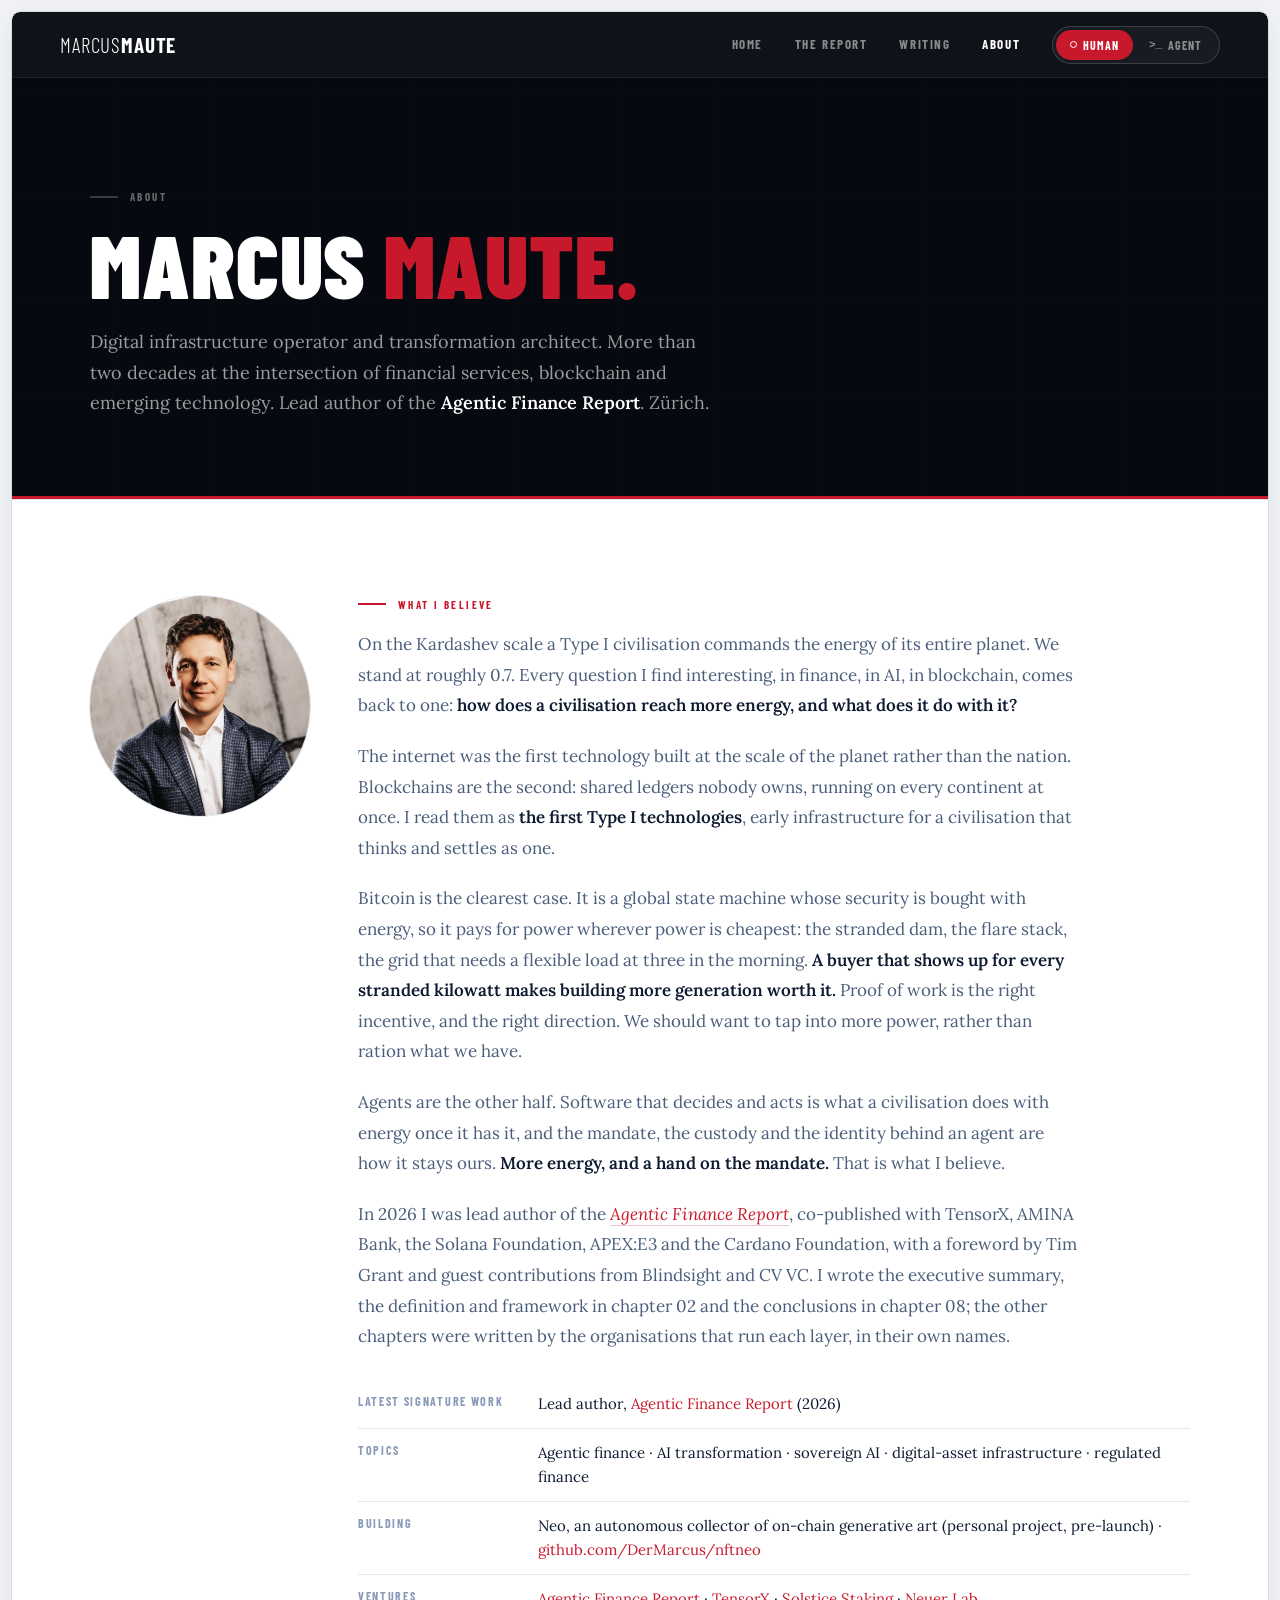
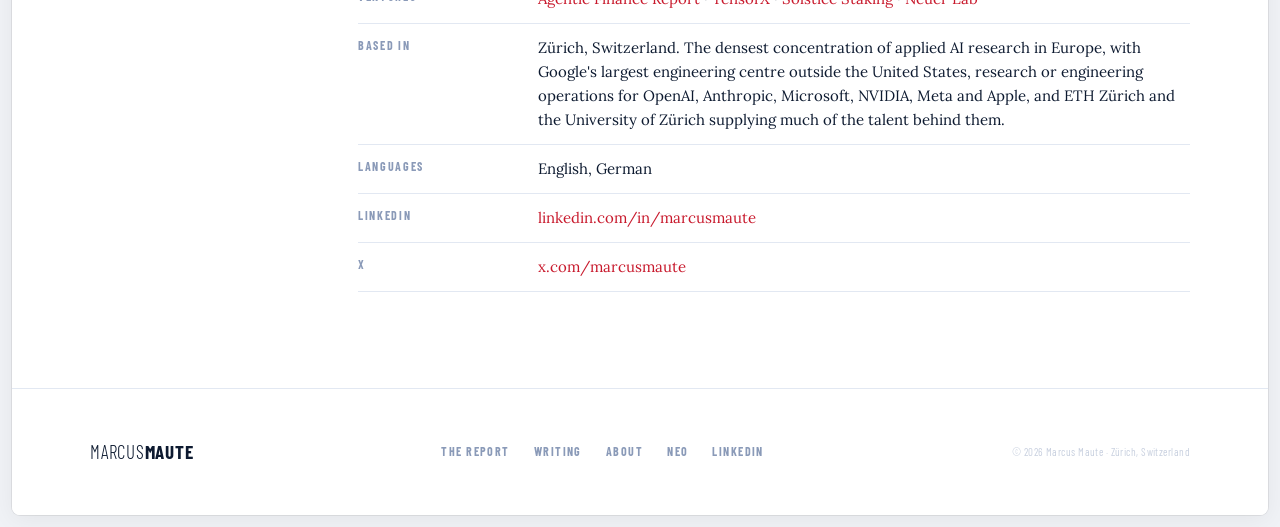
==== commit 531e25a1: "Fix stale page count, guest-contribution count, and partner label for the report - "56 pages" -> "60" ====
--- a/about/index.html
+++ b/about/index.html
@@ -81,7 +81,7 @@
         <p>The internet was the first technology built at the scale of the planet rather than the nation. Blockchains are the second: shared ledgers nobody owns, running on every continent at once. I read them as <strong>the first Type I technologies</strong>, early infrastructure for a civilisation that thinks and settles as one.</p>
         <p>Bitcoin is the clearest case. It is a global state machine whose security is bought with energy, so it pays for power wherever power is cheapest: the stranded dam, the flare stack, the grid that needs a flexible load at three in the morning. <strong>A buyer that shows up for every stranded kilowatt makes building more generation worth it.</strong> Proof of work is the right incentive, and the right direction. We should want to tap into more power, rather than ration what we have.</p>
         <p>Agents are the other half. Software that decides and acts is what a civilisation does with energy once it has it, and the mandate, the custody and the identity behind an agent are how it stays ours. <strong>More energy, and a hand on the mandate.</strong> That is what I believe.</p>
-        <p>In 2026 I was lead author of the <a href="https://www.agenticfinancereport.com/" target="_blank" rel="noopener"><em>Agentic Finance Report</em></a>, co-published with TensorX, AMINA Bank, the Solana Foundation, APEX:E3 and the Cardano Foundation, with a foreword by Tim Grant and a guest contribution from Blindsight. I wrote the executive summary, the definition and framework in chapter 02 and the conclusions in chapter 08; the other chapters were written by the organisations that run each layer, in their own names.</p>
+        <p>In 2026 I was lead author of the <a href="https://www.agenticfinancereport.com/" target="_blank" rel="noopener"><em>Agentic Finance Report</em></a>, co-published with TensorX, AMINA Bank, the Solana Foundation, APEX:E3 and the Cardano Foundation, with a foreword by Tim Grant and guest contributions from Blindsight and CV VC. I wrote the executive summary, the definition and framework in chapter 02 and the conclusions in chapter 08; the other chapters were written by the organisations that run each layer, in their own names.</p>
       </div>
       <table class="facts-table">
         <tr><th>Latest signature work</th><td>Lead author, <a href="https://www.agenticfinancereport.com/" target="_blank" rel="noopener">Agentic Finance Report</a> (2026)</td></tr>
@@ -169,8 +169,7 @@
 
 ## The Agentic Finance Report
 
-Capital that works around the clock. AI agents deciding and acting inside mandates written by
-people, on blockchain rails that settle in seconds.
+Mapping the road for institutional capital managed by AI agents.
 
 Artificial intelligence, blockchain settlement and tokenised assets were three separate stories.
 The report argues they are now one system: software can hold, allocate and move capital without
@@ -208,6 +207,7 @@
 | 06 | ALICE: The Orchestration Layer | APEX:E3 |
 | 07 | Verifiable Identity, the Trust Layer | Cardano Foundation |
 | Guest | The Attack That Never Breaks a Rule | Blindsight |
+| Guest | Owning the Frontier Before It Is Priced | CV VC |
 | 08 | Conclusions & Recommendations | Marcus Maute |
 
 Each chapter carries its author's name; chapters 01, 02 and 08 are mine.
@@ -233,10 +233,10 @@
 
 ### Facts
 
-- Edition: 1.0 · 56 pages · English · PDF and a Markdown edition for AI systems
-- Launch: CV Summit 2026, Kongresshaus Zurich, 29–30 September 2026. Distribution partner: CV VC.
+- Edition: 1.0 · 60 pages (59 numbered) · English · PDF and a Markdown edition for AI systems
+- Launch: CV Summit 2026, Kongresshaus Zurich, 29–30 September 2026. Co-publishing partner: CV VC.
 - Co-authors: TensorX, AMINA Bank, Solana Foundation, APEX:E3, Cardano Foundation
-- Guest contribution: Blindsight
+- Guest contributions: Blindsight, CV VC
 - Foreword: Tim Grant, Executive Chairman, TensorX
 - Website: https://agenticfinancereport.com/ — free to read and share unmodified, with the
   co-authors identified and the disclaimer included
@@ -244,7 +244,7 @@
 ### How to cite
 
 Maute, M. (ed.), with TensorX, AMINA Bank, Solana Foundation, APEX:E3 and Cardano Foundation; guest
-contribution by Blindsight (2026). *Agentic Finance Report: How Autonomous AI Agents Are
+contributions by Blindsight and CV VC (2026). *Agentic Finance Report: How Autonomous AI Agents Are
 Reconfiguring the Management, Movement and Settlement of Institutional Capital.* Industry report,
 edition 1.0. Released at CV Summit, Zurich, 29–30 September 2026. agenticfinancereport.com
 
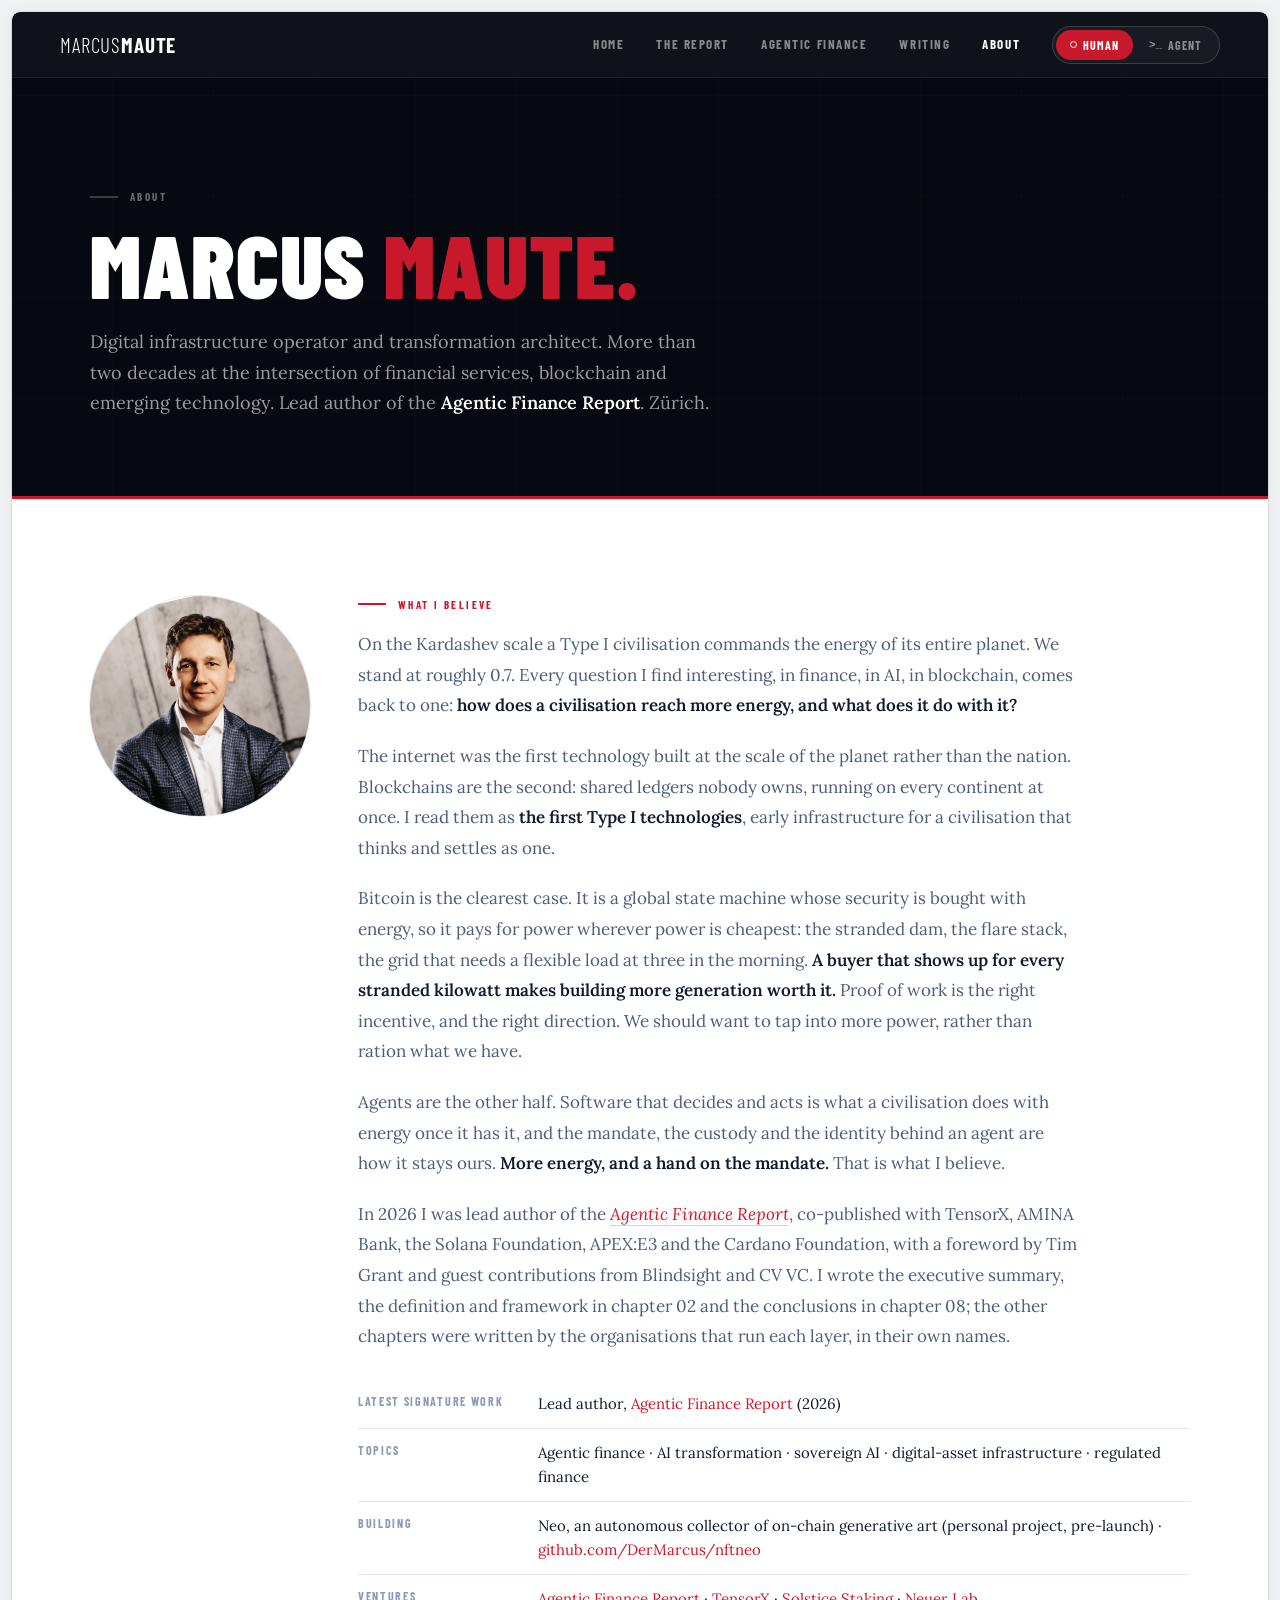
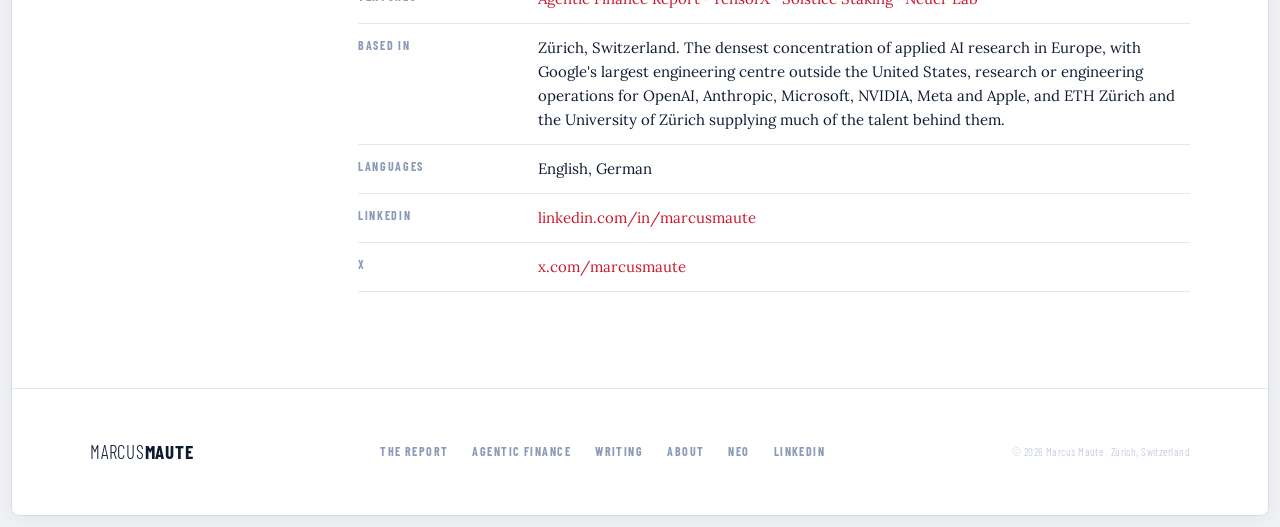
==== commit a88c9162: "Report facts, an agentic-finance page, and Neuer Lab as an entity Three things.  The report facts on" ====
--- a/about/index.html
+++ b/about/index.html
@@ -27,7 +27,7 @@
   "description": "Lead author of the Agentic Finance Report (2026). Digital infrastructure operator and transformation architect with more than two decades across financial services, blockchain and emerging technology.",
   "affiliation": { "@type": "Organization", "name": "TensorX", "url": "https://tensorx.ai" },
   "address": { "@type": "PostalAddress", "addressLocality": "Zürich", "addressCountry": "CH" },
-  "sameAs": ["https://www.linkedin.com/in/marcusmaute/", "https://x.com/marcusmaute", "https://agenticfinancereport.com/"],
+  "sameAs": ["https://www.linkedin.com/in/marcusmaute/", "https://x.com/marcusmaute", "https://www.agenticfinancereport.com/"],
   "knowsAbout": ["Agentic finance", "AI transformation", "Sovereign AI", "Digital-asset infrastructure", "Regulated finance", "AI agent governance"],
   "knowsLanguage": ["en", "de"]
 }
@@ -42,6 +42,7 @@
   <div class="nav-links">
     <a href="../index.html">Home</a>
     <a href="https://www.agenticfinancereport.com/" target="_blank" rel="noopener">The Report</a>
+    <a href="../agentic-finance/index.html">Agentic Finance</a>
     <a href="../blog/index.html">Writing</a>
     <a href="../about/index.html" class="active">About</a>
     <div class="mode-toggle" role="group" aria-label="Audience mode">
@@ -58,6 +59,7 @@
   </div>
   <a href="../index.html">Home</a>
   <a href="https://www.agenticfinancereport.com/" target="_blank" rel="noopener">The Report</a>
+  <a href="../agentic-finance/index.html">Agentic Finance</a>
   <a href="../blog/index.html">Writing</a>
   <a href="../about/index.html">About</a>
 </div>
@@ -87,7 +89,7 @@
         <tr><th>Latest signature work</th><td>Lead author, <a href="https://www.agenticfinancereport.com/" target="_blank" rel="noopener">Agentic Finance Report</a> (2026)</td></tr>
         <tr><th>Topics</th><td>Agentic finance · AI transformation · sovereign AI · digital-asset infrastructure · regulated finance</td></tr>
         <tr><th>Building</th><td>Neo, an autonomous collector of on-chain generative art (personal project, pre-launch) · <a href="https://github.com/DerMarcus/nftneo" rel="noopener">github.com/DerMarcus/nftneo</a></td></tr>
-        <tr><th>Ventures</th><td><a href="https://www.agenticfinancereport.com/" target="_blank" rel="noopener">Agentic Finance Report</a> · <a href="https://tensorx.ai" rel="noopener">TensorX</a> · <a href="https://solsticestaking.io" rel="noopener">Solstice Staking</a> · <a href="https://neuerlab.com" rel="noopener">Neuer Lab</a></td></tr>
+        <tr><th>Ventures</th><td><a href="https://www.agenticfinancereport.com/" target="_blank" rel="noopener">Agentic Finance Report</a> · <a href="https://tensorx.ai" rel="noopener">TensorX</a> · <a href="https://solsticestaking.io" rel="noopener">Solstice Staking</a> · <a href="https://www.neuerlab.com" rel="noopener">Neuer Lab</a></td></tr>
         <tr><th>Based in</th><td>Zürich, Switzerland. The densest concentration of applied AI research in Europe, with Google's largest engineering centre outside the United States, research or engineering operations for OpenAI, Anthropic, Microsoft, NVIDIA, Meta and Apple, and ETH Zürich and the University of Zürich supplying much of the talent behind them.</td></tr>
         <tr><th>Languages</th><td>English, German</td></tr>
         <tr><th>LinkedIn</th><td><a href="https://www.linkedin.com/in/marcusmaute/" rel="noopener">linkedin.com/in/marcusmaute</a></td></tr>
@@ -154,7 +156,7 @@
 capital and practice.
 
 - **Agentic Finance Report** (research, 2026) — the industry report that names the thesis.
-  https://agenticfinancereport.com/
+  https://www.agenticfinancereport.com/
 - **TensorX** (sovereign AI) — sovereign AI infrastructure for regulated industries: open-weight
   models on EU infrastructure in Dublin and Helsinki, zero data retention by design, with
   inference agents can pay for directly through x402, in stablecoins.
@@ -163,9 +165,10 @@
   the decentralised economy: validator and liquid-staking access to Ethereum, Solana and NEAR
   Protocol at zero commission, with more than $1 billion in staked assets. Solstice Staking AG,
   based in Zug, Switzerland. https://solsticestaking.io
-- **Neuer Lab** (longevity) — mindset, spirituality and longevity, integrating evidence-based
-  neuroscience with conscious human development: mental training, emotional release work and
-  leadership and awareness workshops for individuals and organisations. https://neuerlab.com
+- **Neuer Lab** (longevity & human development) — mindset, spirituality and longevity, integrating
+  evidence-based neuroscience with conscious human development. Mental training, emotional release
+  work, and leadership and awareness workshops for individuals and organisations, online and in
+  person. Founded by Nicola Neuer, author of *The Longevity Guide*. https://www.neuerlab.com
 
 ## The Agentic Finance Report
 
@@ -187,8 +190,8 @@
    stands behind settled tokens.
 2. **The rail settles finally and cheaply.** Settlement inside the decision cycle, at a cost that
    makes the smallest useful payment economical.
-3. **The reasoning runs where the institution can see it.** Inference inside the jurisdiction,
-   retaining nothing, pinned and replayable.
+3. **The reasoning runs where the institution can see and trust it.** Inference inside the
+   jurisdiction, retaining nothing, pinned and replayable.
 4. **The decision is attributable to the agent that made it.** Orchestration that turns many narrow
    agents into one decision a committee can take apart.
 5. **The agent is identifiable as acting for a legal entity.** A verifiable credential naming the
@@ -238,7 +241,7 @@
 - Co-authors: TensorX, AMINA Bank, Solana Foundation, APEX:E3, Cardano Foundation
 - Guest contributions: Blindsight, CV VC
 - Foreword: Tim Grant, Executive Chairman, TensorX
-- Website: https://agenticfinancereport.com/ — free to read and share unmodified, with the
+- Website: https://www.agenticfinancereport.com/ — free to read and share unmodified, with the
   co-authors identified and the disclaimer included
 
 ### How to cite
@@ -247,6 +250,13 @@
 contributions by Blindsight and CV VC (2026). *Agentic Finance Report: How Autonomous AI Agents Are
 Reconfiguring the Management, Movement and Settlement of Institutional Capital.* Industry report,
 edition 1.0. Released at CV Summit, Zurich, 29–30 September 2026. agenticfinancereport.com
+
+### My page on agentic finance
+
+The report's website, https://www.agenticfinancereport.com/, is the report itself. My own site
+carries a shorter, first-person companion at https://www.marcusmaute.com/agentic-finance/: the
+definition, the five preconditions and the chapters I wrote myself, in my own voice, with a link out
+to the full report. It is a reference page about my thinking, not a second copy of the report.
 
 ## Neo
 
@@ -330,6 +340,7 @@
 
 - Home — https://www.marcusmaute.com/
 - The Agentic Finance Report — https://www.agenticfinancereport.com/
+- Agentic Finance (my own page) — https://www.marcusmaute.com/agentic-finance/index.html
 - Writing — https://www.marcusmaute.com/blog/index.html
 - About — https://www.marcusmaute.com/about/index.html
 </script><!--/AGENT-MD-->
@@ -340,6 +351,7 @@
     <a href="../index.html" class="footer-logo"><span class="flogo-thin">MARCUS</span><span class="flogo-bold">MAUTE</span></a>
     <div class="footer-links">
       <a href="https://www.agenticfinancereport.com/" target="_blank" rel="noopener">The Report</a>
+      <a href="../agentic-finance/index.html">Agentic Finance</a>
       <a href="../blog/index.html">Writing</a>
       <a href="../about/index.html">About</a>
       <a href="https://github.com/DerMarcus/nftneo" target="_blank" rel="noopener">Neo</a>
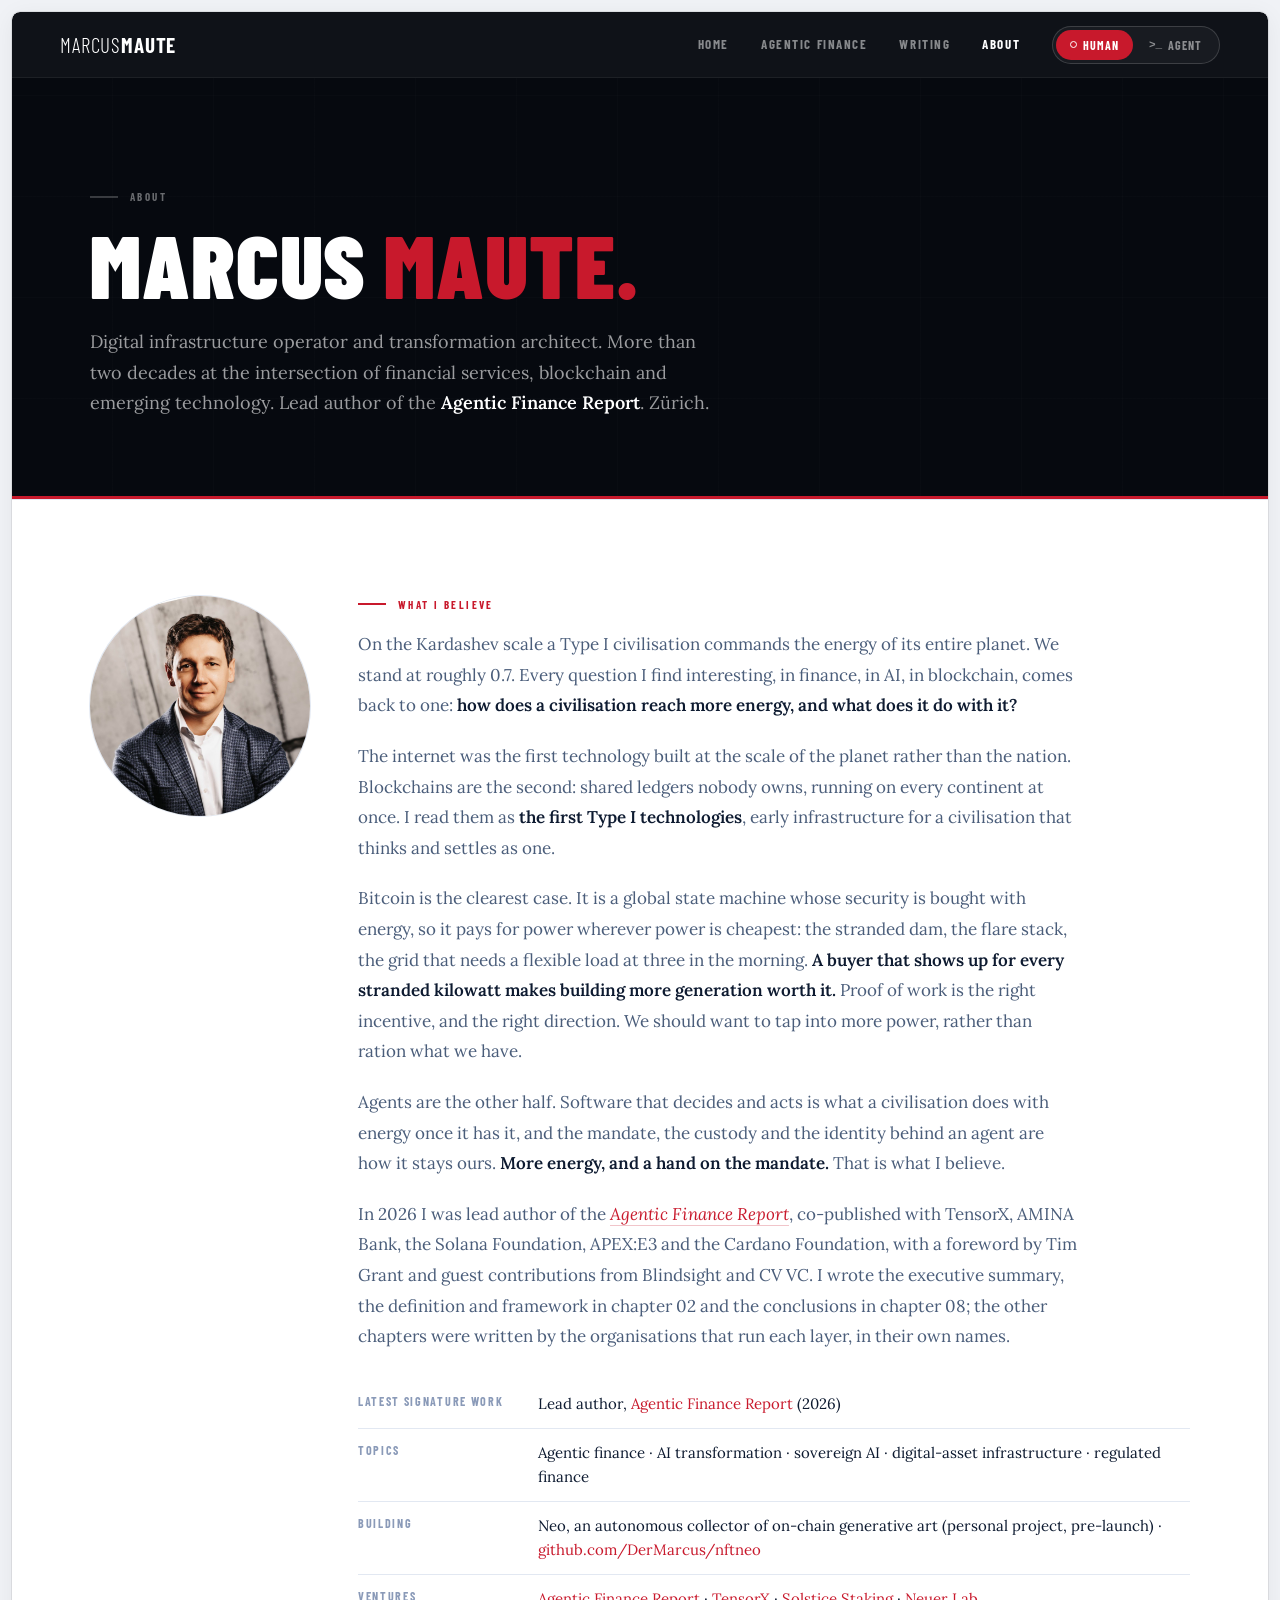
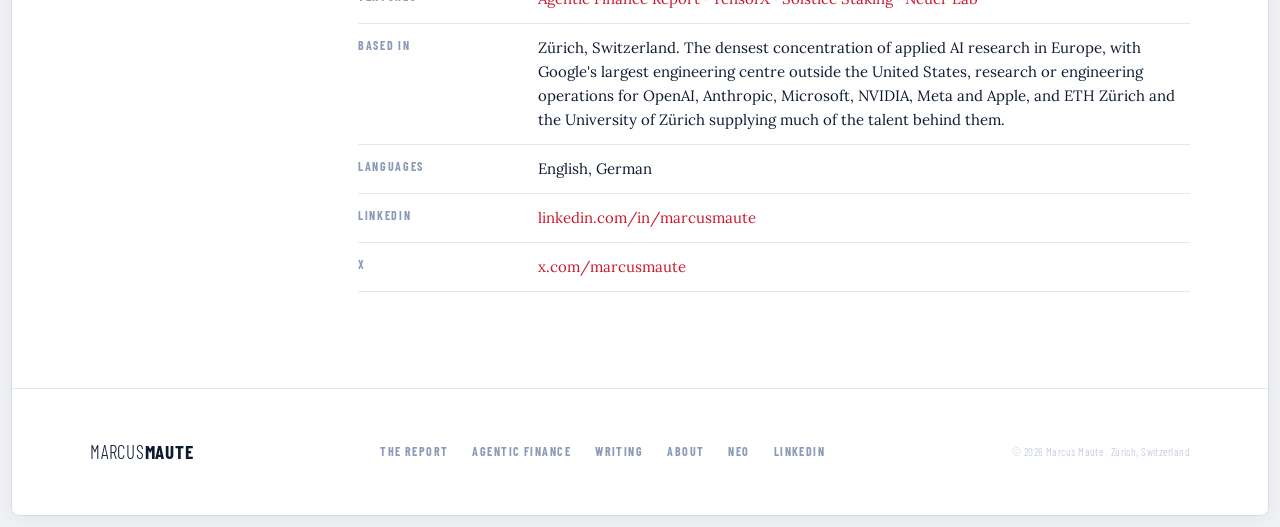
==== commit e26a6fd4: "Nav without "The Report", no closing box, and #agent clears on exit Three owner requests from 27 Sep" ====
--- a/about/index.html
+++ b/about/index.html
@@ -41,7 +41,6 @@
   <a href="../index.html" class="nav-logo"><span class="logo-thin">MARCUS</span><span class="logo-bold">MAUTE</span></a>
   <div class="nav-links">
     <a href="../index.html">Home</a>
-    <a href="https://www.agenticfinancereport.com/" target="_blank" rel="noopener">The Report</a>
     <a href="../agentic-finance/index.html">Agentic Finance</a>
     <a href="../blog/index.html">Writing</a>
     <a href="../about/index.html" class="active">About</a>
@@ -58,7 +57,6 @@
     <button type="button" data-mode="agent" aria-pressed="false"><span class="prompt" aria-hidden="true">&gt;_</span><span>Agent</span></button>
   </div>
   <a href="../index.html">Home</a>
-  <a href="https://www.agenticfinancereport.com/" target="_blank" rel="noopener">The Report</a>
   <a href="../agentic-finance/index.html">Agentic Finance</a>
   <a href="../blog/index.html">Writing</a>
   <a href="../about/index.html">About</a>
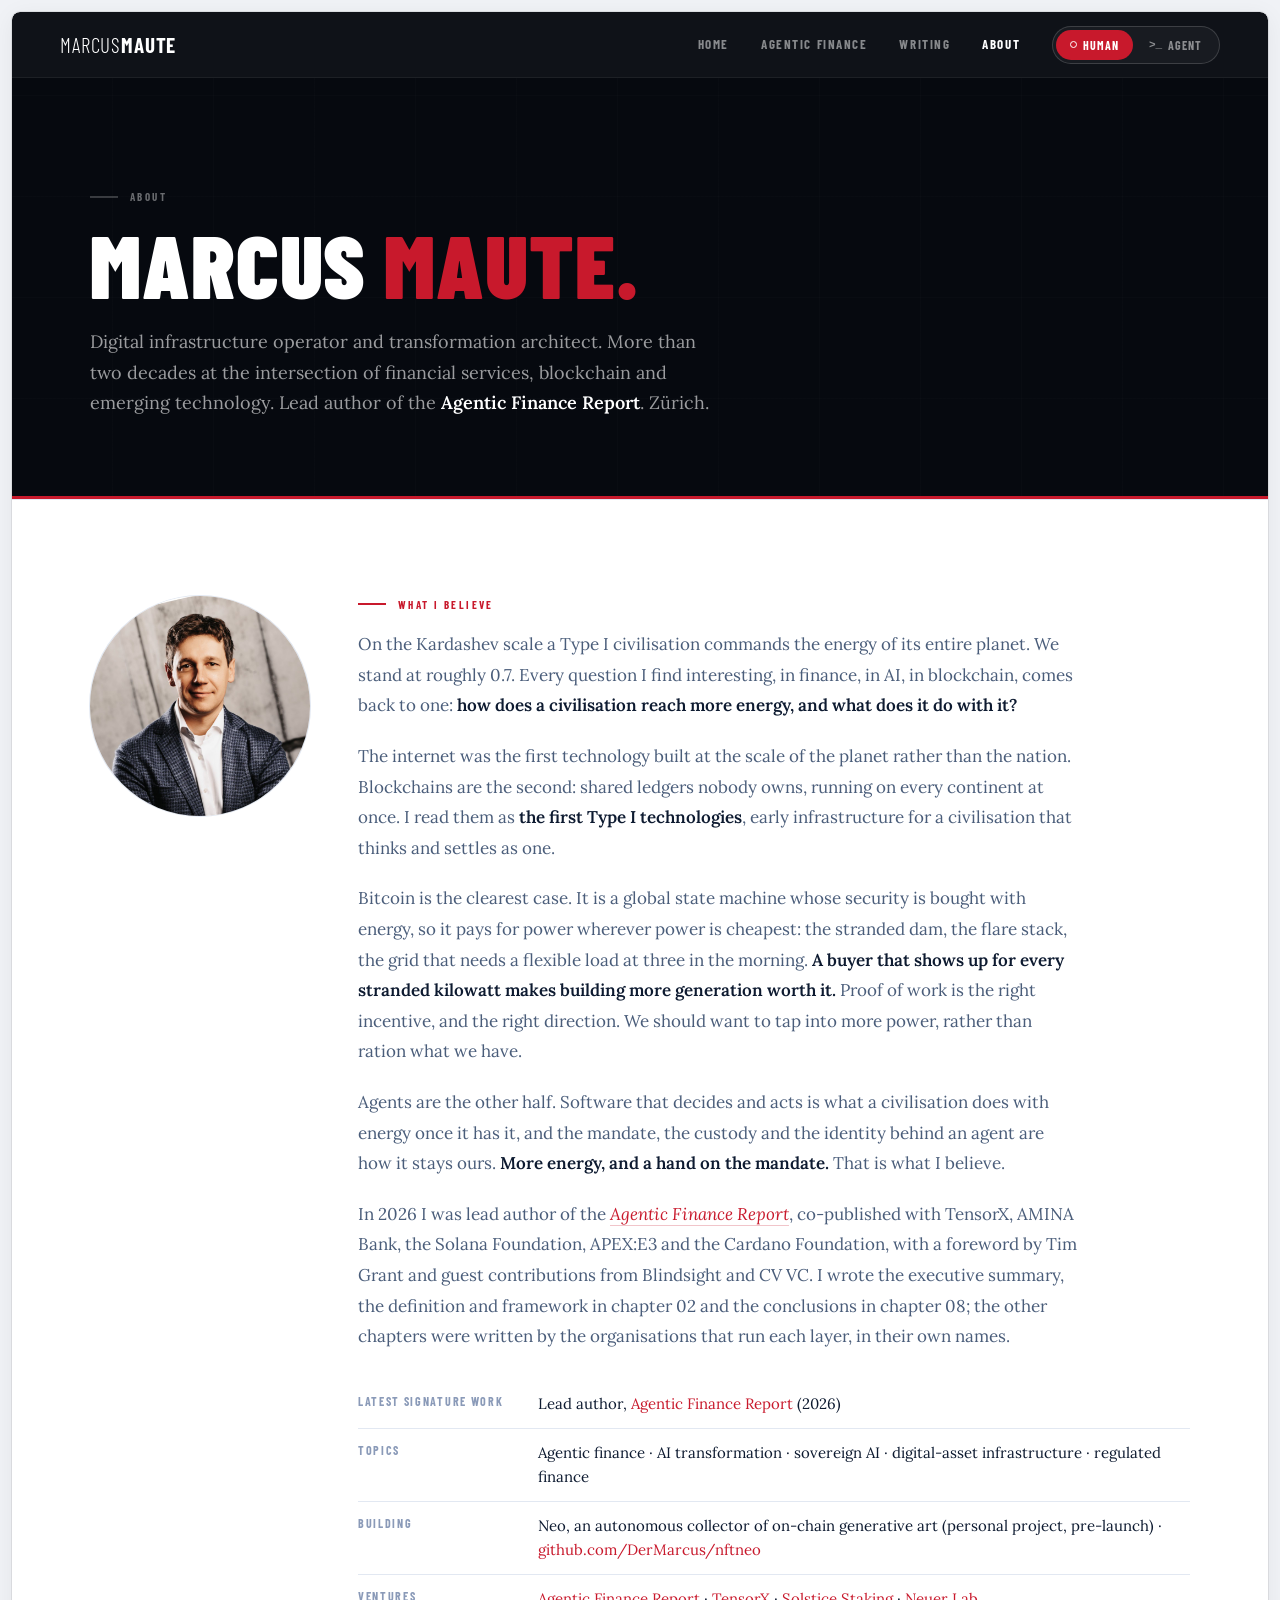
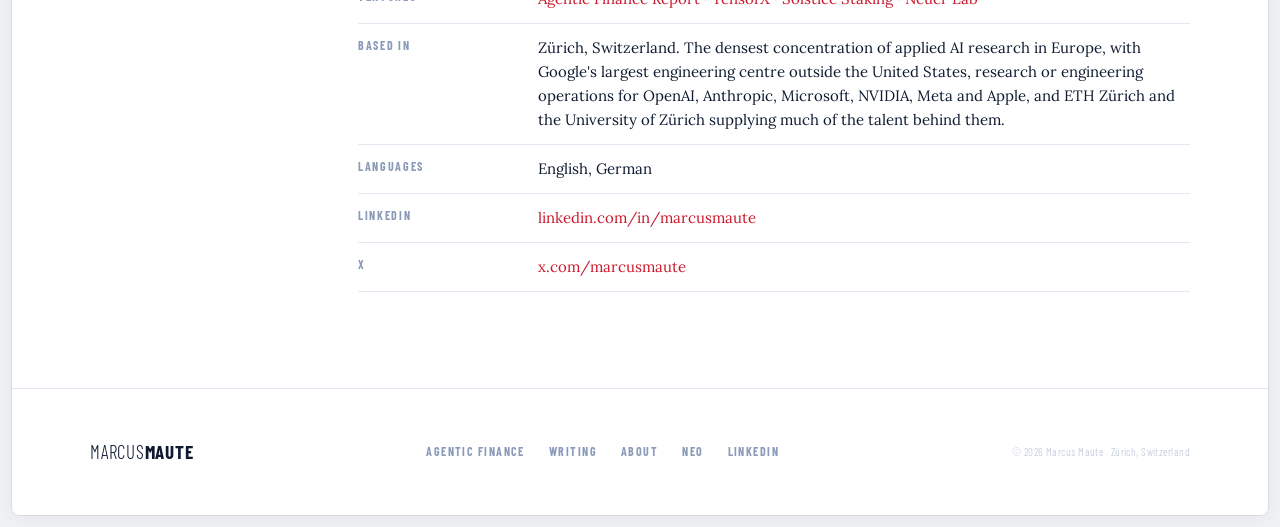
==== commit 86a1ae9f: "Take "The Report" out of the footer as well Owner, 27 September: the nav link went first, now the fo" ====
--- a/about/index.html
+++ b/about/index.html
@@ -348,7 +348,6 @@
   <div class="footer-inner">
     <a href="../index.html" class="footer-logo"><span class="flogo-thin">MARCUS</span><span class="flogo-bold">MAUTE</span></a>
     <div class="footer-links">
-      <a href="https://www.agenticfinancereport.com/" target="_blank" rel="noopener">The Report</a>
       <a href="../agentic-finance/index.html">Agentic Finance</a>
       <a href="../blog/index.html">Writing</a>
       <a href="../about/index.html">About</a>
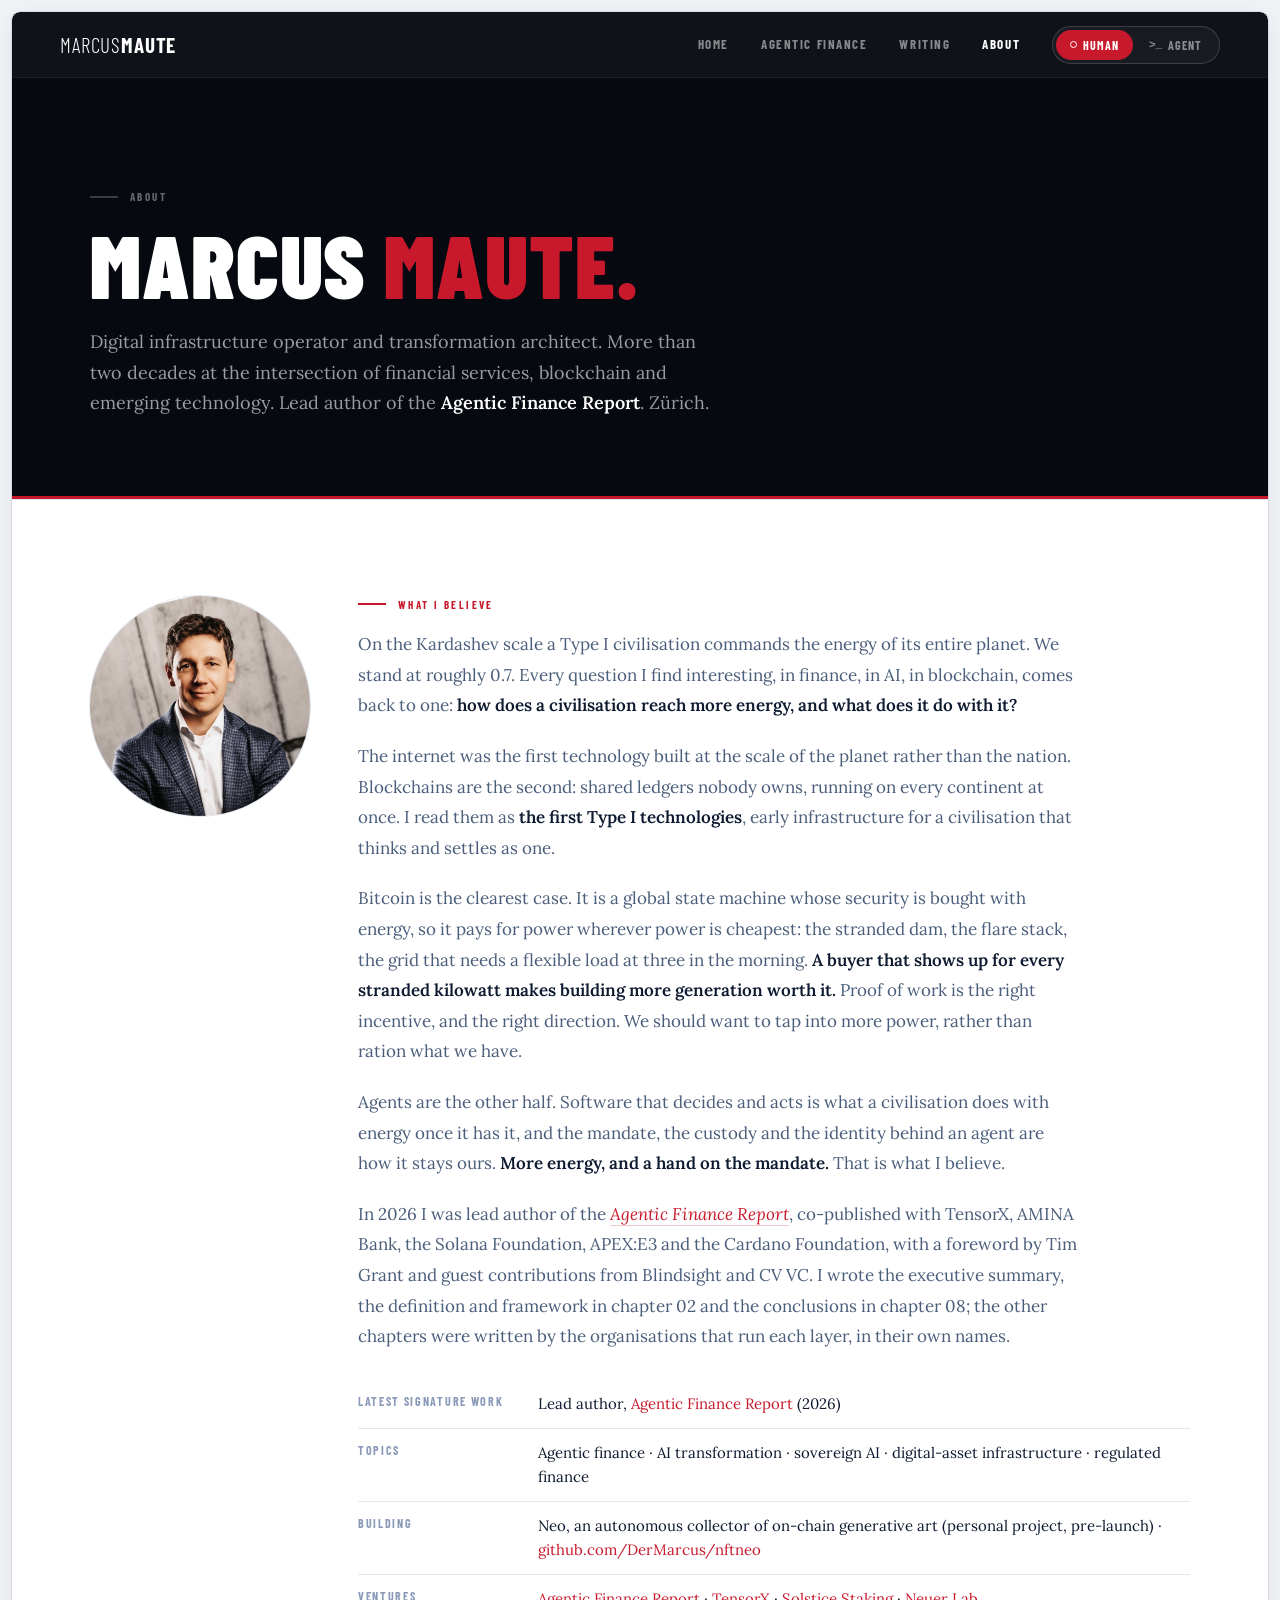
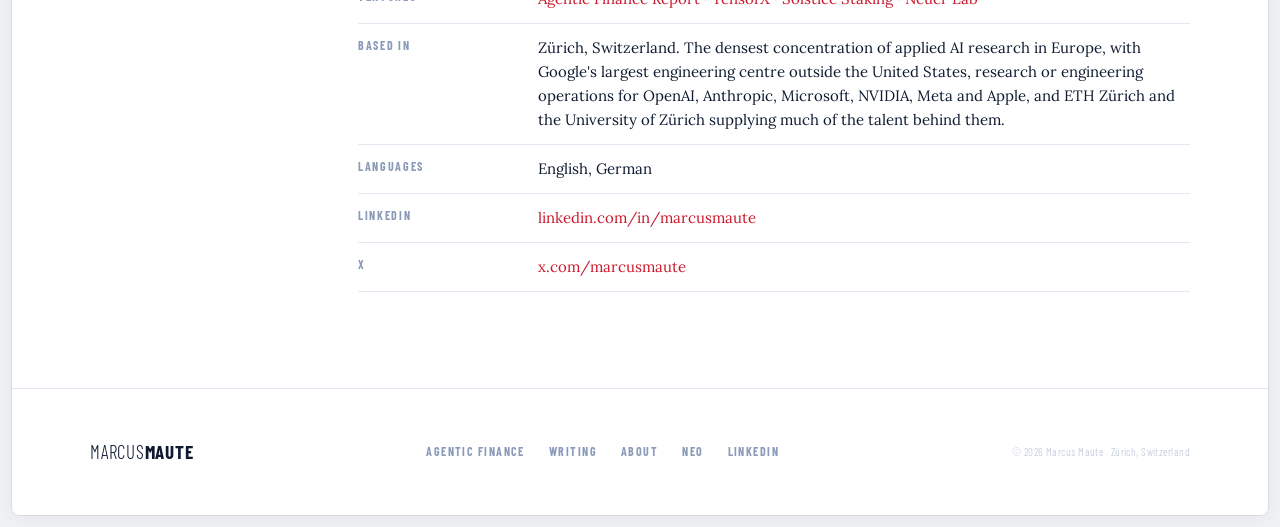
==== commit 3fdca052: "Self-host Barlow Condensed and Lora The site loaded both families from Google Fonts on every page, w" ====
--- a/about/index.html
+++ b/about/index.html
@@ -11,8 +11,6 @@
 <meta property="og:description" content="Lead author of the Agentic Finance Report (2026). TensorX Swiss Representative. Zürich.">
 <meta property="og:url" content="https://www.marcusmaute.com/about/">
 <meta property="og:image" content="https://www.marcusmaute.com/assets/img/marcus-maute-press.jpg">
-<link rel="preconnect" href="https://fonts.googleapis.com">
-<link href="https://fonts.googleapis.com/css2?family=Barlow+Condensed:wght@300;400;600;700;800;900&family=Lora:ital,wght@0,400;0,600;1,400&display=swap" rel="stylesheet">
 <link rel="stylesheet" href="../assets/style.css">
 <link rel="stylesheet" href="../assets/pages.css">
 <script type="application/ld+json">
--- a/assets/style.css
+++ b/assets/style.css
@@ -3,6 +3,30 @@
    Navy #0d2252 | Red #c8192c | Black #06090f
    Fonts: Barlow Condensed (headings) + Lora (body)
    ============================================================ */
+
+/* Self-hosted webfonts (added 2026-09-27, replacing the Google Fonts <link>
+   tags that every page used to load). Files are Fontsource latin-subset
+   woff2, downloaded from cdn.jsdelivr.net/npm/@fontsource/... and stored in
+   assets/fonts/, matching the same pattern as agenticfinancereport.com. Both
+   families are SIL Open Font License; the licence text sits next to the
+   files as assets/fonts/BarlowCondensed-OFL.txt and Lora-OFL.txt. This is
+   exactly the weight and style set the old Google Fonts request loaded
+   (css2?family=Barlow+Condensed:wght@300;400;600;700;800;900&family=Lora:
+   ital,wght@0,400;0,600;1,400), chosen to keep every heading and body
+   rendering pixel-identical: Lora Italic exists here only at weight 400
+   because that is the only italic face the site ever asked for; the 600
+   and 700 "italic" rules in the CSS (pull-quote, tribune-headline,
+   tribune-dek) were always faux-italic, synthesised by the browser from
+   the upright weight, and stay that way on purpose. */
+@font-face { font-family: 'Barlow Condensed'; font-style: normal; font-weight: 300; font-display: swap; src: url('fonts/BarlowCondensed-300.woff2') format('woff2'); }
+@font-face { font-family: 'Barlow Condensed'; font-style: normal; font-weight: 400; font-display: swap; src: url('fonts/BarlowCondensed-400.woff2') format('woff2'); }
+@font-face { font-family: 'Barlow Condensed'; font-style: normal; font-weight: 600; font-display: swap; src: url('fonts/BarlowCondensed-600.woff2') format('woff2'); }
+@font-face { font-family: 'Barlow Condensed'; font-style: normal; font-weight: 700; font-display: swap; src: url('fonts/BarlowCondensed-700.woff2') format('woff2'); }
+@font-face { font-family: 'Barlow Condensed'; font-style: normal; font-weight: 800; font-display: swap; src: url('fonts/BarlowCondensed-800.woff2') format('woff2'); }
+@font-face { font-family: 'Barlow Condensed'; font-style: normal; font-weight: 900; font-display: swap; src: url('fonts/BarlowCondensed-900.woff2') format('woff2'); }
+@font-face { font-family: 'Lora'; font-style: normal; font-weight: 400; font-display: swap; src: url('fonts/Lora-400.woff2') format('woff2'); }
+@font-face { font-family: 'Lora'; font-style: normal; font-weight: 600; font-display: swap; src: url('fonts/Lora-600.woff2') format('woff2'); }
+@font-face { font-family: 'Lora'; font-style: italic; font-weight: 400; font-display: swap; src: url('fonts/Lora-400-italic.woff2') format('woff2'); }
 
 :root {
   --black:  #06090f;
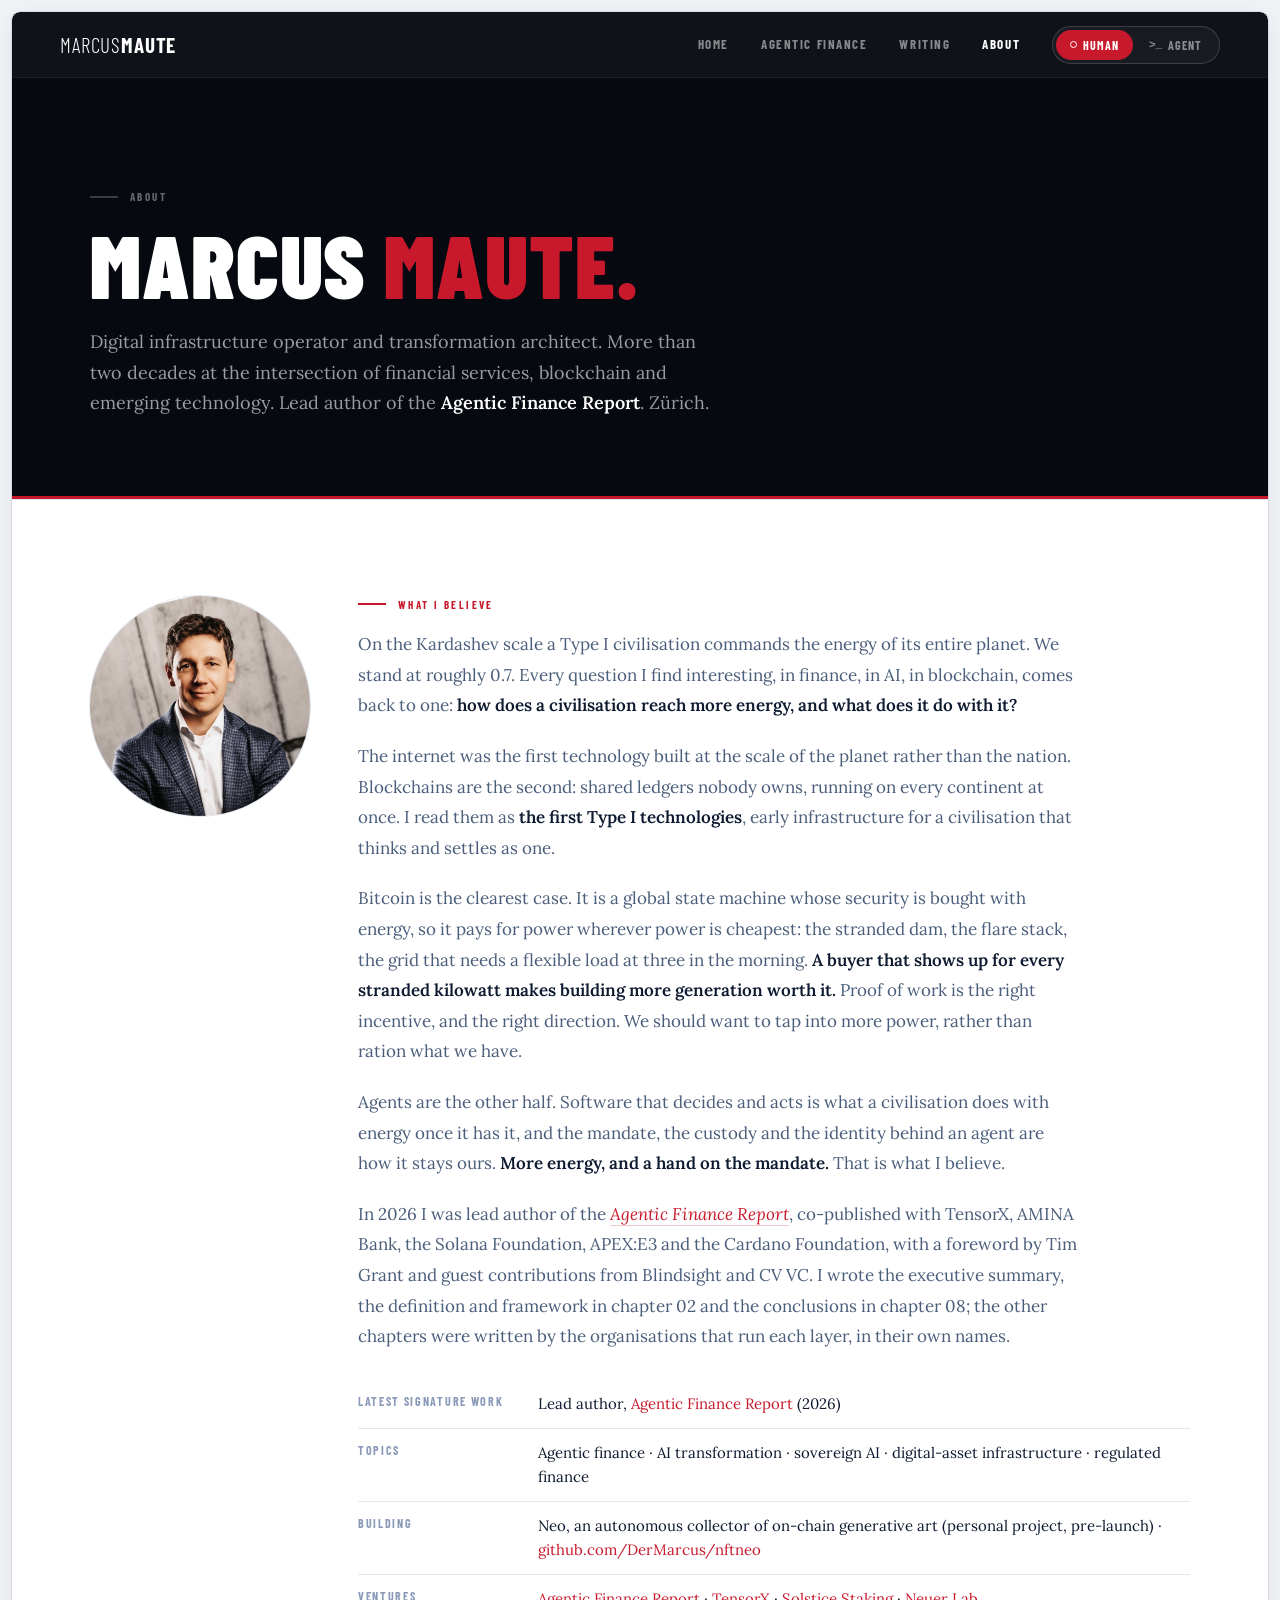
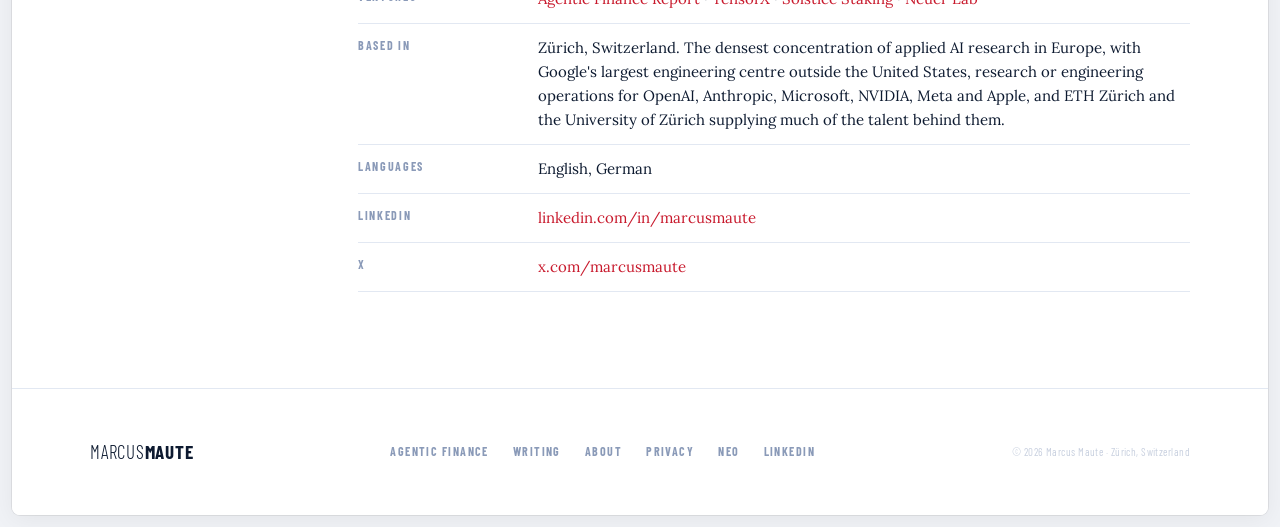
==== commit aa2bfeb0: "Measure both sites, and say so: beacon plus a privacy notice Cloudflare Web Analytics now runs on ev" ====
--- a/about/index.html
+++ b/about/index.html
@@ -332,6 +332,16 @@
   of the 1921 New York Tribune article, reproduced as a historical document.
   https://www.marcusmaute.com/blog/energy-currency.html
 
+## Privacy
+
+marcusmaute.com sets no cookies, runs no advertising and has no forms, accounts or newsletter. Fonts
+are self-hosted in `assets/fonts` and images are served from this domain, so nothing loads from a
+third party except the Cloudflare Web Analytics beacon (cookieless, aggregate only, live since
+27 September 2026). The site is hosted on Cloudflare Pages, which processes connection data such as
+IP addresses to deliver and protect the service. The Human/Agent toggle's state is stored only in
+the visitor's own browser (`localStorage`, key `mm-mode`) and never leaves the device. Full notice:
+https://www.marcusmaute.com/privacy/index.html
+
 ## Every page on this site
 
 - Home — https://www.marcusmaute.com/
@@ -339,6 +349,7 @@
 - Agentic Finance (my own page) — https://www.marcusmaute.com/agentic-finance/index.html
 - Writing — https://www.marcusmaute.com/blog/index.html
 - About — https://www.marcusmaute.com/about/index.html
+- Privacy — https://www.marcusmaute.com/privacy/index.html
 </script><!--/AGENT-MD-->
 <!--/AGENT-VIEW-->
 
@@ -349,6 +360,7 @@
       <a href="../agentic-finance/index.html">Agentic Finance</a>
       <a href="../blog/index.html">Writing</a>
       <a href="../about/index.html">About</a>
+      <a href="../privacy/index.html">Privacy</a>
       <a href="https://github.com/DerMarcus/nftneo" target="_blank" rel="noopener">Neo</a>
       <a href="https://www.linkedin.com/in/marcusmaute/" target="_blank" rel="noopener">LinkedIn</a>
     </div>
@@ -357,5 +369,7 @@
 </footer>
 <script src="../assets/js/site.js" defer></script>
 </div>
+<!-- Cloudflare Web Analytics: cookieless, aggregate counts only, no individual tracking -->
+<script type='module' src='https://static.cloudflareinsights.com/beacon.min.js' data-cf-beacon='{"token": "fca65061fb8f42639080c04ff510cb04"}'></script>
 </body>
 </html>
